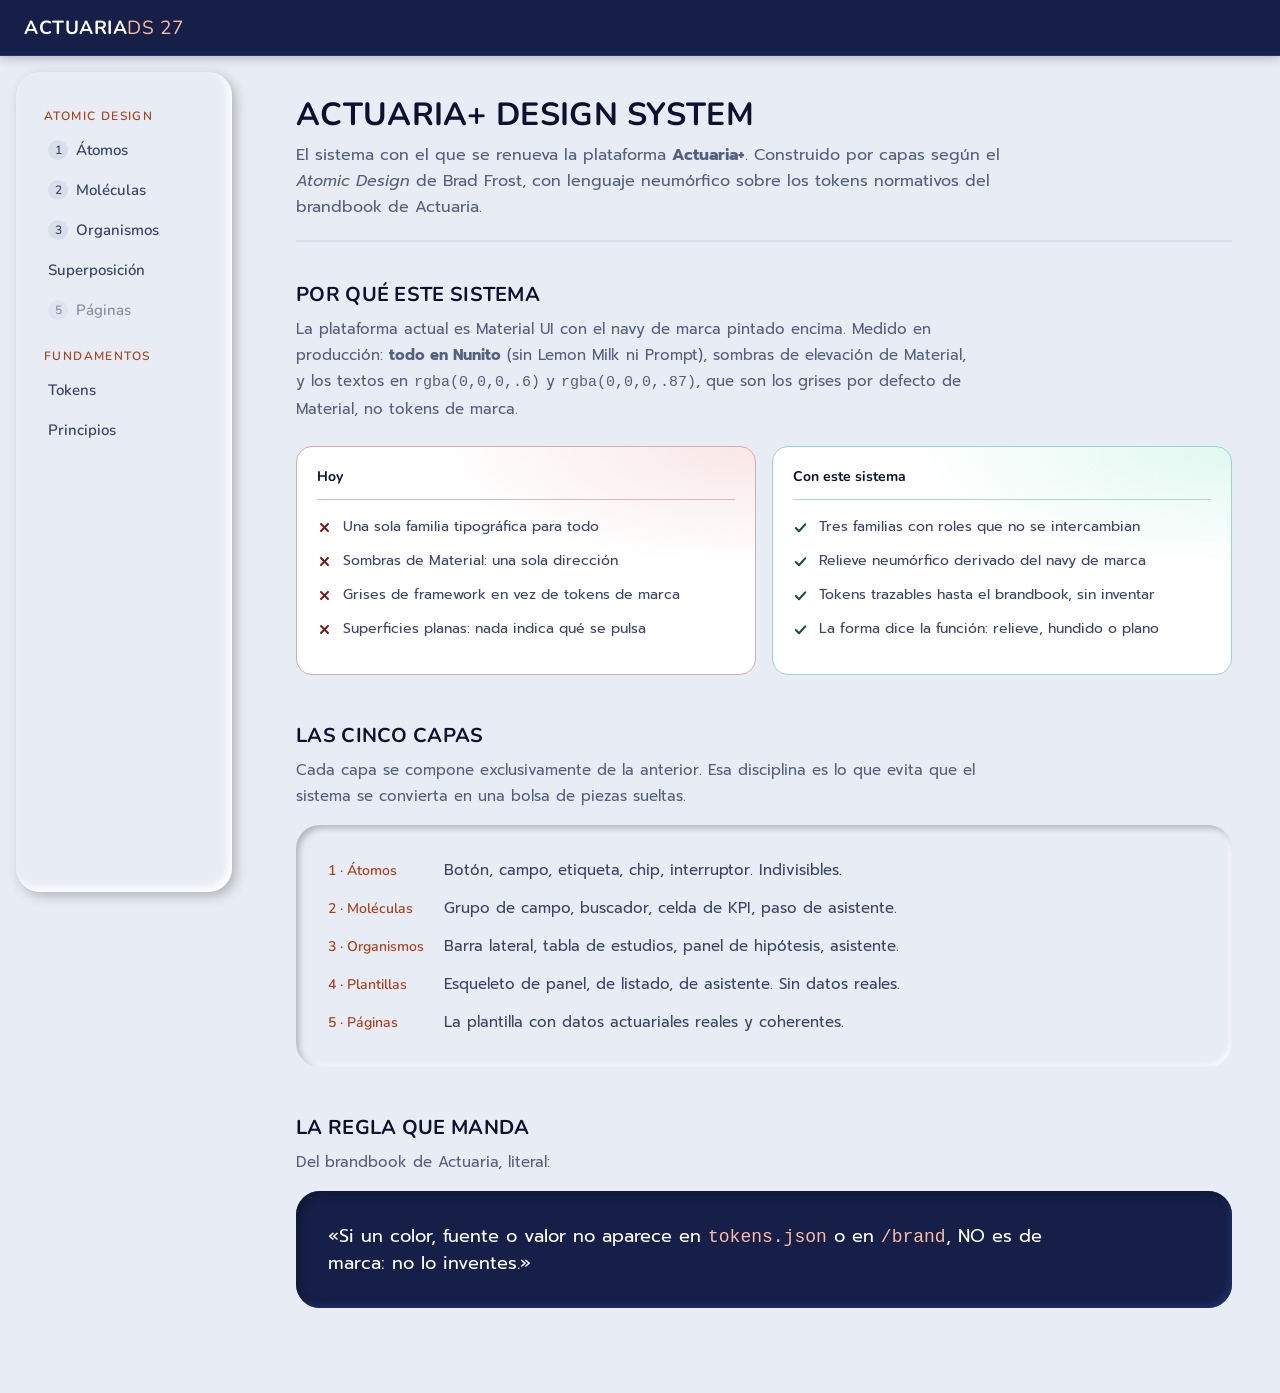
==== index.html @ 3dd97d83 "feat(moleculas): buscador con sugerencias y subida de archivos Tres mas de los 21: Autocomplete, Com" ====
<!doctype html>
<html lang="es">
<head>
<meta charset="utf-8">
<meta name="viewport" content="width=device-width, initial-scale=1">
<title>Inicio · Actuaria DS 27</title>
<link rel="preconnect" href="https://fonts.googleapis.com">
<link rel="preconnect" href="https://fonts.gstatic.com" crossorigin>
<link href="https://fonts.googleapis.com/css2?family=Nunito:wght@400;600;700;800;900&family=Prompt:wght@300;400;500;700&display=swap" rel="stylesheet">
<link rel="stylesheet" href="css/00b-fuentes.css?v=eaa7ce03">
<link rel="stylesheet" href="css/00-reset.css?v=e9a6c5a0">
<link rel="stylesheet" href="css/01-tokens.css?v=84ef6902">
<link rel="stylesheet" href="css/02-atomos.css?v=6fb95a93">
<link rel="stylesheet" href="css/03-moleculas.css?v=2860e6f7">
<link rel="stylesheet" href="css/04-organismos.css?v=824411ca">
<link rel="stylesheet" href="css/05-superposicion.css?v=d73fe1c2">
<link rel="stylesheet" href="css/90-escaparate.css?v=9f68a870">
</head>
<body>
<a class="sr-only" href="#principal">Saltar al contenido</a>
<header class="esc-topbar">
  <a class="esc-marca" href="index.html">ACTUARIA <span>DS 27</span></a>
</header>
<div class="esc-shell">
  <nav class="esc-nav" aria-label="Capas del design system">
    <span class="esc-nav-tit">Atomic Design</span>
    <a class="esc-nav-link" href="pages/01-atomos.html" data-capa="1"><b>1</b> Átomos</a>
    <a class="esc-nav-link" href="pages/02-moleculas.html" data-capa="2"><b>2</b> Moléculas</a>
    <a class="esc-nav-link" href="pages/03-organismos.html" data-capa="3"><b>3</b> Organismos</a>
    <a class="esc-nav-link" href="pages/04-superposicion.html" data-capa="4">Superposición</a>
    <span class="esc-nav-link esc-nav-link--pendiente" aria-disabled="true" data-capa="5"><b>5</b> Páginas</span>
    <span class="esc-nav-tit">Fundamentos</span>
    <a class="esc-nav-link" href="pages/00-tokens.html">Tokens</a>
    <a class="esc-nav-link" href="pages/00-principios.html">Principios</a>
  </nav>
  <main class="esc-main" id="principal">
  <div class="esc-cabecera">
    <h1>Actuaria+ Design System</h1>
    <p>El sistema con el que se renueva la plataforma <strong>Actuaria+</strong>. Construido por capas
       según el <em>Atomic Design</em> de Brad Frost, con lenguaje neumórfico sobre los tokens
       normativos del brandbook de Actuaria.</p>
  </div>

  <section class="ficha">
    <h2>Por qué este sistema</h2>
    <p class="resumen">La plataforma actual es Material&nbsp;UI con el navy de marca pintado encima.
       Medido en producción: <strong>todo en Nunito</strong> (sin Lemon Milk ni Prompt), sombras de
       elevación de Material, y los textos en <code>rgba(0,0,0,.6)</code> y <code>rgba(0,0,0,.87)</code>,
       que son los grises por defecto de Material, no tokens de marca.</p>
    <div class="reglas">
      <div class="regla regla--no"><h3>Hoy</h3><ul>
        <li>Una sola familia tipográfica para todo</li>
        <li>Sombras de Material: una sola dirección</li>
        <li>Grises de framework en vez de tokens de marca</li>
        <li>Superficies planas: nada indica qué se pulsa</li></ul></div>
      <div class="regla regla--si"><h3>Con este sistema</h3><ul>
        <li>Tres familias con roles que no se intercambian</li>
        <li>Relieve neumórfico derivado del navy de marca</li>
        <li>Tokens trazables hasta el brandbook, sin inventar</li>
        <li>La forma dice la función: relieve, hundido o plano</li></ul></div>
    </div>
  </section>

  <section class="ficha">
    <h2>Las cinco capas</h2>
    <p class="resumen">Cada capa se compone exclusivamente de la anterior. Esa disciplina es lo que
       evita que el sistema se convierta en una bolsa de piezas sueltas.</p>
    <div class="lienzo lienzo--col">
      <div style="display:grid;grid-template-columns:auto 1fr;gap:var(--e-3) var(--e-5);align-items:baseline;width:100%">
        <strong style="font:var(--t-ui);color:var(--txt-acento)">1 · Átomos</strong>
        <span style="font:var(--t-cuerpo);font-size:15px">Botón, campo, etiqueta, chip, interruptor. Indivisibles.</span>
        <strong style="font:var(--t-ui);color:var(--txt-acento)">2 · Moléculas</strong>
        <span style="font:var(--t-cuerpo);font-size:15px">Grupo de campo, buscador, celda de KPI, paso de asistente.</span>
        <strong style="font:var(--t-ui);color:var(--txt-acento)">3 · Organismos</strong>
        <span style="font:var(--t-cuerpo);font-size:15px">Barra lateral, tabla de estudios, panel de hipótesis, asistente.</span>
        <strong style="font:var(--t-ui);color:var(--txt-acento)">4 · Plantillas</strong>
        <span style="font:var(--t-cuerpo);font-size:15px">Esqueleto de panel, de listado, de asistente. Sin datos reales.</span>
        <strong style="font:var(--t-ui);color:var(--txt-acento)">5 · Páginas</strong>
        <span style="font:var(--t-cuerpo);font-size:15px">La plantilla con datos actuariales reales y coherentes.</span>
      </div>
    </div>
  </section>

  <section class="ficha">
    <h2>La regla que manda</h2>
    <p class="resumen">Del brandbook de Actuaria, literal:</p>
    <div class="lienzo lienzo--oscuro">
      <p style="font:var(--t-cuerpo);font-size:18px;color:#fff;max-width:62ch;margin:0">
        &laquo;Si un color, fuente o valor no aparece en <code style="color:var(--p-naranja-soft)">tokens.json</code>
        o en <code style="color:var(--p-naranja-soft)">/brand</code>, NO es de marca: no lo inventes.&raquo;</p>
    </div>
  </section>
  
  
  
  
  
  
  
  
  
  
  
  
  
  </main>
</div>
<script src="js/numero.js?v=4f763e4c" defer></script>
<script src="js/formulario.js?v=8c746630" defer></script>
<script src="js/combo.js?v=57805803" defer></script>
<script src="js/subida.js?v=0413ad23" defer></script>
<script src="js/ds.js?v=c3c2bbb3"></script>
<script src="js/superposicion.js?v=b81abd6e"></script>
<script>
  /* Marca el enlace de la pagina actual.
     Cuidado: en la raiz publicada la URL es /repo/ y pop() devuelve "",
     y ''.endsWith('') es true -> se marcaban TODOS los enlaces. Hay que
     normalizar el vacio a index.html antes de comparar. */
  (() => {
    const archivo = (location.pathname.split('/').pop() || 'index.html');
    document.querySelectorAll('.esc-nav-link').forEach(a => {
      const destino = a.getAttribute('href').split('/').pop() || 'index.html';
      if (destino === archivo) { a.classList.add('activo'); a.setAttribute('aria-current', 'page'); }
    });
  })();
</script>
</body>
</html>
---- css/00b-fuentes.css ----
/* ═══════════════════════════════════════════════════════════════════════
   ACTUARIA+ DS · 00b · FUENTES
   ───────────────────────────────────────────────────────────────────────
   Lemon Milk Pro es una fuente LICENCIADA. Se referencia desde el CDN de
   la marca, que sirve los .woff2 con Access-Control-Allow-Origin: *.
   NUNCA se copia el archivo a este repositorio: es publico.

   Nunito y Prompt son libres (Google Fonts) y se cargan desde alli.
   Sin Lemon Milk, el fallback de titulos es Nunito Black (900) — nunca una
   sans generica y nunca Nunito Sans, que es otra familia distinta.
   ═══════════════════════════════════════════════════════════════════════ */
@font-face{font-family:'Lemon Milk Pro';src:url('https://webflow-files-prod.global.ssl.fastly.net/6967c96e0fba2ea4f94d3c69/fonts/6aeba20ae9d18b17fe9e2840-lemon-milk-pro-400.woff2') format('woff2');font-weight:400;font-display:swap;}
@font-face{font-family:'Lemon Milk Pro';src:url('https://webflow-files-prod.global.ssl.fastly.net/6967c96e0fba2ea4f94d3c69/fonts/6aeba20aeaadc3f75487f9b9-lemon-milk-pro-500.woff2') format('woff2');font-weight:500;font-display:swap;}
@font-face{font-family:'Lemon Milk Pro';src:url('https://webflow-files-prod.global.ssl.fastly.net/6967c96e0fba2ea4f94d3c69/fonts/6aeba20a563b6dd8d197f85f-lemon-milk-pro-700.woff2') format('woff2');font-weight:700;font-display:swap;}
/* No existe peso 800: el navegador lo sintetiza desde el 700. */
@font-face{font-family:'Lemon Milk Pro';src:url('https://webflow-files-prod.global.ssl.fastly.net/6967c96e0fba2ea4f94d3c69/fonts/6aeba20a563b6dd8d197f85f-lemon-milk-pro-700.woff2') format('woff2');font-weight:800 900;font-display:swap;}
---- css/01-tokens.css ----
/* ═══════════════════════════════════════════════════════════════════════
   ACTUARIA+ DESIGN SYSTEM · 01 · TOKENS
   ───────────────────────────────────────────────────────────────────────
   Tres capas, en este orden y sin saltarse ninguna:

     1. PRIMITIVO  el valor crudo del brandbook. Nunca se usa directamente
                   en un componente.
     2. SEMANTICO  el rol: que significa ese valor en una interfaz.
     3. COMPONENTE se define junto al componente, en su propio archivo.

   Regla del brandbook, literal:
   «Si un color, fuente o valor no aparece en tokens.json o en /brand,
    NO es de marca: no lo inventes.»
   ═══════════════════════════════════════════════════════════════════════ */

:root {

  /* ── 1 · PRIMITIVO · marca ───────────────────────────────────────── */
  --p-navy:          #151F47;   /* Pantone 2766 C · institucional */
  --p-azul:          #3061AA;  /* Pantone 7455 C · secundario    */
  --p-naranja:       #DF5E2D;  /* Pantone 7579 C · acento        */
  --p-surface:       #E8ECF4;    /* superficie base                */
  --p-light:         #D9DEEB;  /* neutro claro                   */
  --p-white:         #FFFFFF;
  --p-naranja-soft:  #FFBBA1;  /* naranja legible sobre navy     */

  /* ── 1 · PRIMITIVO · estados (niveles 500 y 100 del brandbook) ───── */
  --p-success-500: #00C781;  --p-success-100: #66DDB3;
  --p-warning-500: #FFBB38;  --p-warning-100: #FFD688;
  --p-danger-500:  #FF4040;  --p-danger-100:  #FF8C8C;
  /* Tercer nivel del brandbook. Cada semantico trae 500, 100 soft y
     text; el nivel `text` faltaba como token y por eso el boton de
     peligro acabo usando --p-danger-500 #FF4040, que con blanco da
     WCAG2 3.47 y APCA -66.1: INCUMPLE. El nivel text si pasa, 5.14 y
     -79.4. Mismo patron para los otros tres semanticos. */
  --p-danger-700:        #CC3333;
  --p-success-700:       #00B374;
  --p-warning-700:       #E6A832;
  --p-info-700:          #366AD9;

  /* Vidrio de la casa. Medido en la capsula de la barra de actuaria.com
     (.navbar-logo-left-container): sombra externa MAS un inset blanco
     arriba a la izquierda. Ese inset es lo que da el canto de cristal;
     sin el, la capsula es solo una caja gris.
       exterior  rgba(47,47,47,.16) 4px 4px 12px
       inset     #ffffff -4px -4px 8px
     Aqui la externa se expresa con el color solido del sistema (k=0.76)
     en vez de alpha, pero la geometria es la misma. */
  --n-vidrio: 4px 4px 12px var(--neu-oscura),
              0 0 0 var(--neu-clara),
              inset -4px -4px 8px var(--neu-clara),
              inset 0 0 0 var(--neu-oscura);
  --p-info-500:    #3C76F1;  --p-info-100:    #ECF1FE;

  /* ── 1 · PRIMITIVO · escala de superficie ────────────────────────────
     Derivada mezclando la superficie de marca hacia el navy de marca.
     No son colores nuevos: son la misma pareja en distinta proporcion. */
  --p-sup-0:  var(--p-white);
  --p-sup-1:  #E8ECF4;
  --p-sup-2:  #dbe0ea;
  --p-sup-3:  #cfd3df;
  --p-sup-4:  #c2c7d5;

  /* ── 2 · SEMANTICO · superficies ─────────────────────────────────── */
  --sup-app:      var(--p-sup-1);   /* lienzo de la aplicacion     */
  --sup-elevada:  var(--p-sup-0);   /* tarjeta que sobresale       */
  --sup-hundida:  var(--p-sup-2);   /* pozo: campos, carriles      */
  --sup-inversa:  var(--p-navy);    /* barras, cabeceras oscuras   */

  /* ── 2 · SEMANTICO · texto ───────────────────────────────────────────
     Ratios medidos CONTRA --sup-app (#E8ECF4), que es donde vive el texto.
     Ojo: el mismo naranja da 6.03 sobre blanco y 5.09 sobre la superficie.
     Un ratio sin decir contra que fondo se midio no significa nada. */
  --txt-fuerte:   #0B1230;   /* 15.5:1 */
  --txt-medio:    #3A4568;   /*  7.9:1 */
  --txt-debil:    #55607F;   /*  5.3:1 */
  --txt-inverso:  var(--p-white);
  /* DERIVADO, NO DE MARCA. El naranja oficial #DF5E2D da 3.07:1 sobre la
     superficie: no sirve como texto pequeno. El brandbook lo define como
     ACENTO (el 10% de la regla 60/30/10), es decir RELLENO, no texto.
     Este oscurecido existe solo para etiquetas pequenas y esta declarado
     como brecha: si el equipo de marca define un naranja de texto, se
     sustituye por el suyo. */
  --txt-acento:   #A8431C;   /*  5.1:1 — derivado, no normativo */
  --txt-enlace:   #1D3F8F;   /*  8.2:1 */

  /* ── 2 · SEMANTICO · estados como TEXTO (los 500 no sirven) ─────── */
  --txt-ok:    #14532D;
  --txt-aviso: #6B3E00;
  --txt-error: #7D1919;
  --txt-info:  #1D3F8F;

  /* ── 2 · SEMANTICO · rellenos de estado, SIEMPRE opacos ──────────────
     Un relleno con alpha hereda la superficie de debajo y su contraste
     cambia solo: el mismo chip medido daba 8:1 sobre claro y 1.3:1 sobre
     navy. Opaco = contraste estable en cualquier fondo. */
  --fill-ok:    var(--p-success-100);
  /* El nivel 100 (#FFD688) da 1.16 contra la superficie: el mas flojo
     de los cuatro rellenos. El 500 sin mezclar da 1.43 y texto 5.37,
     asi que aqui el nivel que sirve de relleno es el 500.

     HALLAZGO GENERAL: los niveles del brandbook NO estan igualados
     perceptualmente, asi que el nivel correcto para un relleno se elige
     MIDIENDO, no por el nombre. Resultado por tono:
       ok     success-100 #66DDB3  1.41   el 100 sirve
       error  danger-100  #FF8C8C  1.89   el 100 sirve
       aviso  warning-500 #FFBB38  1.43   hace falta el 500
       info   info-500 al 30%      1.24   ningun nivel sirve neto
     Brecha anotada para el equipo de marca, no resuelta en silencio. */
  --fill-aviso:          var(--p-warning-500);
  --fill-error: var(--p-danger-100);
  /* El nivel 100 de info del brandbook (#ECF1FE) es un caso atipico:
     sus tres hermanos son tonos saturados —ok 57.8, aviso 71.1, error
     41.9 de luminosidad— y el azul se va a 87.9, casi blanco. Sobre la
     superficie da 1.05 de contraste, o sea desaparece.
     Se deriva de --p-info-500 al 34% para caer dentro de la banda de
     sus hermanos (62.8), sin inventar ningun tono: 1.31 contra la
     superficie —justo el minimo que el propio sistema exige a un
     relleno— y 6.28 con el texto. La brecha con el brandbook queda
     anotada, no resuelta en silencio. */
  --fill-info:           color-mix(in srgb, var(--p-info-500) 34%, #ffffff);
  --fill-neutro: var(--p-light);

  /* ── 2 · SEMANTICO · tipografia ──────────────────────────────────────
     Tres familias con roles que NO son intercambiables.
     Lemon Milk Pro es licenciada: se referencia desde el CDN de la marca,
     no se redistribuye. Sin ella, el fallback es Nunito Black (nunca una
     sans generica, nunca Nunito Sans, que es otra familia). */
  --ff-display: 'Lemon Milk Pro', 'Nunito', system-ui, sans-serif;  /* TITULOS, siempre en mayusculas */
  --ff-ui:      'Nunito', system-ui, sans-serif;                     /* interfaz, etiquetas, botones   */
  --ff-cuerpo:  'Prompt', Georgia, serif;                            /* parrafos                       */

  /* ── 2 · SEMANTICO · escala tipografica (mayor tercera, 1.25) ────── */
  --t-display: 700 40px/46px var(--ff-display);
  --t-h1:      700 32px/38px var(--ff-display);
  --t-h2:      700 25px/31px var(--ff-display);
  --t-h3:      700 20px/26px var(--ff-ui);
  --t-ui-lg:   600 16px/24px var(--ff-ui);
  --t-ui:      600 14px/20px var(--ff-ui);
  --t-ui-sm:   600 12px/16px var(--ff-ui);
  --t-cuerpo:  400 16px/26px var(--ff-cuerpo);
  --t-dato:    700 28px/32px var(--ff-display);   /* cifras de KPI */

  /* ── 1 · PRIMITIVO · espacio (base 4) ────────────────────────────── */
  --e-1: 4px;   --e-2: 8px;   --e-3: 12px;  --e-4: 16px;  --e-5: 20px;
  --e-6: 24px;  --e-8: 32px;  --e-10: 40px; --e-12: 48px; --e-14: 56px;
  --e-16: 64px; --e-20: 80px; --e-24: 96px;

  /* ── 1 · PRIMITIVO · radios ──────────────────────────────────────── */
  --r-sm: 8px;  --r-md: 16px;  --r-lg: 24px;  --r-xl: 32px;
  --r-pill: 999px;  --r-circle: 50%;

  /* ── 2 · SEMANTICO · la FORMA tambien dice la funcion ────────────────
     Segunda senal, independiente del relieve, para que la distincion
     sobreviva aunque alguien toque las sombras:

       PILDORA COMPLETA  -> se pulsa   (boton, boton de icono)
       RECTANGULO SUAVE  -> se escribe (campo, select, area de texto)

     12px sobre una altura de 44px: las esquinas se ablandan pero la caja
     sigue leyendose rectangular, que es lo que el ojo asocia a "aqui se
     escribe". A 22px (media altura) seria una pildora y competiria con
     los botones. */
  --r-campo: 12px;

  /* ── 3 · NEUMORFISMO · la luz viene de arriba-izquierda ──────────────
     Las dos sombras van en COLOR SOLIDO, nunca rgba: un alpha bajo
     compuesto sobre la superficie queda demasiado claro y el volumen
     desaparece.

     El color no se elige a ojo, se calcula:
         oscura = superficie x k
         clara  = superficie x (2-k)   -> en superficies claras satura a blanco

     k = 0.76. Para referencia, themesberg usa 0.80 y neumorphism.io 0.85:
     el nuestro es deliberadamente mas marcado.

     LAS CUATRO SOMBRAS SIEMPRE
     Cada token declara las dos externas Y las dos internas, poniendo a
     cero las que no actuan. box-shadow solo interpola entre listas de la
     MISMA longitud, y de eso depende que relieve -> hundido se anime en
     lugar de saltar. */
  --neu-oscura: #b0b3b9;   /* #E8ECF4 x 0.76 */
  --neu-clara:  #ffffff;   /* #E8ECF4 x 1.24, saturado */

  /* relieve: sobresale -> se puede pulsar */
  --n-xs: 2px 2px 5px var(--neu-oscura), -2px -2px 4px var(--neu-clara),
          inset 0 0 0 var(--neu-oscura), inset 0 0 0 var(--neu-clara);
  --n-sm: 4px 4px 9px var(--neu-oscura), -3px -3px 7px var(--neu-clara),
          inset 0 0 0 var(--neu-oscura), inset 0 0 0 var(--neu-clara);
  --n-md: 6px 6px 14px var(--neu-oscura), -5px -5px 12px var(--neu-clara),
          inset 0 0 0 var(--neu-oscura), inset 0 0 0 var(--neu-clara);
  --n-lg: 10px 10px 22px var(--neu-oscura), -8px -8px 18px var(--neu-clara),
          inset 0 0 0 var(--neu-oscura), inset 0 0 0 var(--neu-clara);

  /* hundido: se mete -> campo, carril, superficie pasiva */
  --n-in-sm: 0 0 0 var(--neu-oscura), 0 0 0 var(--neu-clara),
             inset 3px 3px 6px var(--neu-oscura), inset -2px -2px 5px var(--neu-clara);
  --n-in:    0 0 0 var(--neu-oscura), 0 0 0 var(--neu-clara),
             inset 5px 5px 10px var(--neu-oscura), inset -4px -4px 8px var(--neu-clara);

  /* ── 3 · Superficie oscura: su propia pareja ─────────────────────────
     Un tema trae sus sombras, no se parchea componente a componente.
     Sobre navy la clara NO es simetrica: x1.24 daria #1a2658, casi
     invisible. El ojo necesita mas elevacion sobre fondo oscuro, asi que
     se aclara mas (x1.6), lo que ademas acerca el tono al azul de marca. */
  --neu-oscura-inv: #101836;   /* #151F47 x 0.76 */
  --neu-clara-inv:  #223272;   /* #151F47 x 1.60 */
  --n-dark: 4px 4px 10px var(--neu-oscura-inv), -3px -3px 8px var(--neu-clara-inv),
            inset 0 0 0 var(--neu-oscura-inv), inset 0 0 0 var(--neu-clara-inv);
  --n-in-dark: 0 0 0 var(--neu-oscura-inv), 0 0 0 var(--neu-clara-inv),
               inset 4px 4px 8px var(--neu-oscura-inv), inset -3px -3px 6px var(--neu-clara-inv);

  /* ── 3 · Movimiento ──────────────────────────────────────────────── */
  --mov-rapido: .14s cubic-bezier(.4,0,.2,1);
  --mov-medio:  .24s cubic-bezier(.4,0,.2,1);

  /* ── 3 · Capas ───────────────────────────────────────────────────── */
  --z-base: 0; --z-pegajoso: 100; --z-cabecera: 200;
  --z-capa: 300; --z-modal: 400; --z-aviso: 500;
}

@media (prefers-reduced-motion: reduce) {
  :root { --mov-rapido: 0s; --mov-medio: 0s; }
}
---- css/02-atomos.css ----
/* ═══════════════════════════════════════════════════════════════════════
   ACTUARIA+ DS · 02 · ATOMOS
   ───────────────────────────────────────────────────────────────────────
   Un atomo no se puede dividir sin perder su funcion: un boton, una
   etiqueta, un campo, un icono. No contiene otros componentes del sistema.

   LEY DE RELIEVE — vale para todo el sistema, sin excepciones:
     RELIEVE  = se puede pulsar
     HUNDIDO  = acepta entrada (campo) o es un carril
     PLANO    = informativo; no se pulsa, no se escribe
   Si todo sobresale, el relieve deja de significar nada.
   ═══════════════════════════════════════════════════════════════════════ */

/* ── a-btn · Boton ───────────────────────────────────────────────────────
   Pildora siempre. El radio pequeno no distingue lo cliqueable de lo que
   no lo es, y en una plataforma densa esa distincion es el 80% de la
   usabilidad. */
.a-btn {
  display: inline-flex; align-items: center; justify-content: center;
  gap: var(--e-2);
  /* NO se fija align-self. El atajo flex-start anulaba el
     align-items:center del contenedor, asi que en una fila los botones
     se alineaban por ARRIBA: junto a uno con anillo, 12px mas alto, los
     centros se descuadraban 6px. `width: fit-content` ya evita que el
     boton se estire en una columna, que era lo unico que hacia falta. */
  width: fit-content; max-width: 100%;
  min-height: 44px; padding: 0 var(--e-6);
  border-radius: var(--r-pill);
  background: var(--sup-app);
  color: var(--txt-fuerte);
  font: var(--t-ui);
  cursor: pointer;
  box-shadow: var(--n-sm);
  transition: box-shadow var(--mov-rapido), transform var(--mov-rapido);
}
.a-btn:hover    { box-shadow: var(--n-md); }
.a-btn:active   { box-shadow: var(--n-in-sm); transform: translateY(1px); }
.a-btn[disabled],
.a-btn[aria-disabled="true"] {
  box-shadow: none; background: var(--sup-hundida);
  color: var(--txt-debil); cursor: not-allowed; opacity: .45;
}

/* Variante principal: la accion de sistema. Navy solido.

   LA SOMBRA PERTENECE AL SUSTRATO, NO AL ELEMENTO. La luz no sabe de que
   color es el objeto: lo que se oscurece o se ilumina es la SUPERFICIE
   donde cae la sombra. Sobre lienzo claro va la pareja clara; --n-dark se
   reserva a elementos que viven sobre una superficie navy. */
.a-btn--principal {
  background: var(--p-navy); color: var(--txt-inverso);
  box-shadow: var(--n-sm);
}
.a-btn--principal:hover  { box-shadow: var(--n-md); }
.a-btn--principal:active { box-shadow: var(--n-in-sm); }

/* Sobre superficie navy, el mismo boton cambia de pareja. El tema manda. */
.sup-inversa .a-btn--principal          { box-shadow: var(--n-dark); }
.sup-inversa .a-btn--principal:active   { box-shadow: var(--n-in-dark); }

/* ── ACENTO ───────────────────────────────────────────────────────────
   El acento es un ROL, no un unico boton. El naranja #DF5E2D es un tono
   OSCURO y saturado: con texto blanco da WCAG2 3.64, que solo cumple si
   el texto es grande (>=18.66px en negrita). Eso sirve para una portada,
   no para una plataforma con pantallas densas.

   Por eso el acento tiene dos formas y la compacta es la POR DEFECTO:

     .a-btn--acento          aro naranja sobre la superficie, texto oscuro
                             WCAG2 15.51 · APCA 93.5 · vale a CUALQUIER
                             tamano, incluido 34px. El aro da 3.07 contra
                             la superficie y cumple el 3:1 que WCAG 1.4.11
                             exige a los bordes de control.

     .a-btn--acento-solido   relleno naranja con blanco, solo >=19px/700.
                             Reservado a heroes y estados vacios, donde un
                             boton grande es natural.

   Asi el naranja nunca tiene que sostener texto pequeno. */
.a-btn--acento {
  background: var(--sup-app);
  color: var(--txt-fuerte);
  box-shadow: var(--n-sm);
  border: 2px solid var(--p-naranja);
}
.a-btn--acento:hover  { box-shadow: var(--n-md); }
.a-btn--acento:active { box-shadow: var(--n-in-sm); }

/* Relleno solido: solo en tamano grande, por el contraste.
   No existe .a-btn--acento-solido.a-btn--sm a proposito. */
.a-btn--acento-solido {
  background: var(--p-naranja); color: #fff; border: 0;
  box-shadow: var(--n-sm);
  min-height: 52px; padding: 0 var(--e-8);
  font: 700 19px/26px var(--ff-ui);
}
.a-btn--acento-solido:hover  { box-shadow: var(--n-md); }
.a-btn--acento-solido:active { box-shadow: var(--n-in-sm); }

/* Variante de peligro: borrar, sobrescribir, lo que no se deshace.

   Usa --p-danger-500 #CC3333, NO el #FF4040 de los chips de estado. Los
   dos son de marca; la diferencia es el contraste con el texto blanco:
     #FF4040 + blanco = WCAG2 3.47 · APCA -66.1   incumple
     #CC3333 + blanco = WCAG2 5.14 · APCA -79.4   pasa los dos
   El rojo claro vale como RELLENO de una etiqueta que no lleva texto
   encima; como fondo de un boton con texto, no. */
.a-btn--peligro {
  background: var(--p-danger-700); color: #fff;
  box-shadow: var(--n-sm);
}
.a-btn--peligro:hover  { box-shadow: var(--n-md); }
.a-btn--peligro:active { box-shadow: var(--n-in-sm); }

/* Variante fantasma: descartar, cancelar. Sigue teniendo relieve porque
   sigue siendo pulsable. */
.a-btn--fantasma { background: transparent; box-shadow: var(--n-xs); color: var(--txt-medio); }

.a-btn--sm { min-height: 34px; padding: 0 var(--e-4); font: var(--t-ui-sm); }
.a-btn--lg { min-height: 52px; padding: 0 var(--e-8); font: var(--t-ui-lg); }
.a-btn--bloque { width: 100%; align-self: stretch; }

/* ── a-icono · BOTON de solo icono ─────────────────────────────────────
   Es un BOTON: se pulsa. Por eso lleva relieve y por eso exige aria-label.
   Circulo perfecto; el aspect-ratio evita el ovalo cuando el icono crece.

   Si lo que quieres es un icono que solo INFORMA (el de una tarjeta de
   KPI, el de una fila de estado), no uses esto: usa .a-medallon. Un
   circulo con relieve invita a pulsarlo, y si no pasa nada el usuario
   cree que la interfaz esta rota. */
.a-icono {
  display: inline-flex; align-items: center; justify-content: center;
  width: 44px; aspect-ratio: 1; padding: 0;
  border-radius: var(--r-circle);
  background: var(--sup-app); color: var(--txt-medio);
  cursor: pointer; box-shadow: var(--n-sm);
  transition: box-shadow var(--mov-rapido);
}
.a-icono:hover  { box-shadow: var(--n-md); color: var(--txt-fuerte); }
.a-icono:active { box-shadow: var(--n-in-sm); }
.a-icono--sm { width: 34px; }

/* Red de seguridad: si .a-icono acaba en un <span> o un <div>, no es
   pulsable, asi que se aplana solo en vez de mentir. Mas vale que se vea
   plano de mas a que el usuario pulse algo que no responde. */
span.a-icono, div.a-icono, i.a-icono {
  box-shadow: none; cursor: default; background: var(--fill-neutro);
}

/* ── a-campo · Entrada de texto ────────────────────────────────────────
   El anillo de foco es OUTLINE, no box-shadow. Dos razones: mantiene la
   longitud de la lista de sombras, de la que depende la animacion, y no
   compite con el relieve. Resolverlo con un inset lo haria indistinguible
   del :active para quien navega con teclado.
   Dos senales a la vez, y ninguna depende de la otra:
     HUNDIDO            -> en neumorfismo el campo es un pozo donde se
                           deposita el dato
     RECTANGULO SUAVE   -> la pildora completa queda reservada a los
                           botones; un campo con forma de pildora compite
                           visualmente con ellos
   Asi, aunque alguien aplane las sombras, la forma sigue diciendo que
   esto se escribe y no se pulsa. */
.a-campo {
  width: 100%; min-height: 44px; padding: 0 var(--e-4);
  border: 0; border-radius: var(--r-campo);
  background: var(--sup-hundida); color: var(--txt-fuerte);
  font: var(--t-ui);
  box-shadow: var(--n-in-sm);
  transition: box-shadow var(--mov-rapido);
}
.a-campo::placeholder { color: var(--txt-debil); }
.a-campo:focus { box-shadow: var(--n-in); outline: 2px solid var(--p-azul); outline-offset: 2px; }
.a-campo[aria-invalid="true"] { box-shadow: var(--n-in-sm); outline: 2px solid var(--p-danger-500); outline-offset: 2px; }
textarea.a-campo { min-height: 104px; padding: var(--e-3) var(--e-4); border-radius: var(--r-campo); resize: vertical; }

/* ── a-etiqueta · Label de formulario ──────────────────────────────── */
.a-etiqueta {
  display: block; margin-bottom: var(--e-2);
  font: var(--t-ui-sm); color: var(--txt-medio);
  text-transform: uppercase; letter-spacing: .8px;
}
.a-etiqueta[data-obligatorio]::after { content: " *"; color: var(--txt-error); }

/* ── a-chip · Etiqueta informativa ─────────────────────────────────────
   PLANO y OPACO. No se pulsa, asi que no sobresale. El relleno es opaco
   porque un tinte con alpha hereda el fondo y su contraste cambia solo. */
.a-chip {
  display: inline-flex; align-items: center; gap: var(--e-1);
  /* NO se fija align-self. El atajo flex-start anulaba el
     align-items:center del contenedor, asi que en una fila los botones
     se alineaban por ARRIBA: junto a uno con anillo, 12px mas alto, los
     centros se descuadraban 6px. `width: fit-content` ya evita que el
     boton se estire en una columna, que era lo unico que hacia falta. */
  width: fit-content; max-width: 100%;
  padding: var(--e-1) var(--e-3);
  border-radius: var(--r-pill);
  background: var(--fill-neutro); color: var(--txt-medio);
  font: var(--t-ui-sm);
  box-shadow: none; cursor: default;
}
.a-chip--ok    { background: var(--fill-ok);    color: var(--txt-ok); }
.a-chip--aviso { background: var(--fill-aviso); color: var(--txt-aviso); }
.a-chip--error { background: var(--fill-error); color: var(--txt-error); }
.a-chip--info  { background: var(--fill-info);  color: var(--txt-info); }
/* ...salvo que de verdad sea pulsable (un filtro, por ejemplo) */
a.a-chip, button.a-chip, .a-chip[data-pulsable] { box-shadow: var(--n-xs); cursor: pointer; }

/* ── a-punto · Indicador de estado ─────────────────────────────────────
   Nunca va solo: el color no es informacion accesible por si mismo. */
.a-punto { display: inline-block; width: 8px; height: 8px; border-radius: var(--r-circle); background: var(--txt-debil); }
.a-punto--ok    { background: var(--p-success-500); }
.a-punto--aviso { background: var(--p-warning-500); }
.a-punto--error { background: var(--p-danger-500); }
.a-punto--info  { background: var(--p-info-500); }

/* ── a-interruptor · Switch ───────────────────────────────────────────
   Carril hundido, pulsador en relieve: el pulgar sobresale del canal. */
.a-interruptor { display: inline-flex; align-items: center; cursor: pointer; }
.a-interruptor input { position: absolute; opacity: 0; width: 0; height: 0; }
.a-interruptor .pista {
  position: relative; width: 50px; height: 28px;
  border-radius: var(--r-pill); background: var(--sup-hundida);
  box-shadow: var(--n-in-sm); transition: background var(--mov-medio);
}
.a-interruptor .pulgar {
  position: absolute; top: 3px; left: 3px; width: 22px; height: 22px;
  border-radius: var(--r-circle); background: var(--sup-elevada);
  box-shadow: var(--n-xs); transition: transform var(--mov-medio);
}
.a-interruptor input:checked + .pista { background: var(--p-success-500); }
.a-interruptor input:checked + .pista .pulgar { transform: translateX(22px); }
.a-interruptor input:focus-visible + .pista { outline: 2px solid var(--p-azul); outline-offset: 3px; }

/* ── a-casilla · Checkbox ─────────────────────────────────────────────
   Sin marcar es un pozo; marcada sobresale. */
.a-casilla { display: inline-flex; align-items: center; gap: var(--e-2); cursor: pointer; font: var(--t-ui); }
.a-casilla input { position: absolute; opacity: 0; width: 0; height: 0; }
.a-casilla .caja {
  display: grid; place-items: center; width: 24px; height: 24px;
  border-radius: var(--r-sm); background: var(--sup-hundida);
  box-shadow: var(--n-in-sm); color: transparent;
  font-size: 13px; transition: box-shadow var(--mov-rapido), color var(--mov-rapido);
}
.a-casilla input:checked + .caja { background: var(--p-navy); color: var(--txt-inverso); box-shadow: var(--n-xs); }
.a-casilla input:focus-visible + .caja { outline: 2px solid var(--p-azul); outline-offset: 3px; }

/* ── a-barra · Barra de progreso ─────────────────────────────────────── */
.a-barra { height: 8px; border-radius: var(--r-pill); background: var(--sup-hundida); box-shadow: var(--n-in-sm); overflow: hidden; }
.a-barra > i { display: block; height: 100%; border-radius: var(--r-pill); background: var(--p-azul); transition: width var(--mov-medio); }

/* ── a-enlace ────────────────────────────────────────────────────────── */
.a-enlace { color: var(--txt-enlace); text-decoration: underline; text-underline-offset: 3px; cursor: pointer; }
.a-enlace:hover { color: var(--p-navy); }

/* ── a-esqueleto · Carga ─────────────────────────────────────────────── */
.a-esqueleto { border-radius: var(--r-sm); background: var(--sup-hundida); box-shadow: var(--n-in-sm); position: relative; overflow: hidden; }
.a-esqueleto::after {
  content: ""; position: absolute; inset: 0;
  background: linear-gradient(90deg, transparent, rgba(255,255,255,.65), transparent);
  animation: brillo 1.4s infinite;
}
@keyframes brillo { to { transform: translateX(100%); } }
@media (prefers-reduced-motion: reduce) { .a-esqueleto::after { animation: none; } }

/* ── a-select · Desplegable ────────────────────────────────────────────
   Es entrada, no accion: misma forma y mismo relieve que el campo. */
.a-select {
  width: 100%; min-height: 44px; padding: 0 var(--e-10) 0 var(--e-4);
  border: 0; border-radius: var(--r-campo);
  background: var(--sup-hundida); color: var(--txt-fuerte);
  font: var(--t-ui);
  box-shadow: var(--n-in-sm);
  cursor: pointer;
  appearance: none;
  background-image: linear-gradient(45deg, transparent 50%, var(--txt-medio) 50%),
                    linear-gradient(135deg, var(--txt-medio) 50%, transparent 50%);
  background-position: calc(100% - 22px) 20px, calc(100% - 16px) 20px;
  background-size: 6px 6px, 6px 6px;
  background-repeat: no-repeat;
}
.a-select:focus { box-shadow: var(--n-in); outline: 2px solid var(--p-azul); outline-offset: 2px; }

/* ── a-medallon · Icono INFORMATIVO ────────────────────────────────────
   Circulo plano. No se pulsa, no tiene relieve, no tiene cursor de mano.
   Es el contenedor del icono de una tarjeta de KPI o de una fila de
   estado: acompana al dato, no ofrece una accion.

   Si el icono aporta significado, el texto de al lado debe repetirlo:
   el color y la forma por si solos no son informacion accesible. Si es
   puramente decorativo, marcarlo aria-hidden="true" para que el lector
   de pantalla no lo anuncie. */
.a-medallon {
  display: inline-grid; place-items: center;
  width: 44px; aspect-ratio: 1;
  border-radius: var(--r-circle);
  background: var(--fill-neutro); color: var(--txt-medio);
  font-size: 18px;
  box-shadow: none; cursor: default;
}
.a-medallon--ok    { background: var(--fill-ok);    color: var(--txt-ok); }
.a-medallon--aviso { background: var(--fill-aviso); color: var(--txt-aviso); }
.a-medallon--error { background: var(--fill-error); color: var(--txt-error); }
.a-medallon--info  { background: var(--fill-info);  color: var(--txt-info); }
.a-medallon--marca { background: var(--p-navy);     color: var(--txt-inverso); }
.a-medallon--sm { width: 32px; font-size: 14px; }
.a-medallon--lg { width: 56px; font-size: 24px; }

/* ── a-anillo · Halo neumorfico · TRATAMIENTO POR DEFECTO DE LA ACCION
      PRINCIPAL (decidido comparando A/B/C) ─────────────────────────────
   Un anillo del color de la superficie que envuelve al boton.

   El neumorfismo extruye un objeto de SU PROPIA superficie, asi que un
   elemento de otro color nunca puede estar realmente extruido. El anillo
   resuelve la contradiccion: lo extruido es EL ANILLO, que si es del color
   del lienzo, y la pastilla se apoya dentro, plana. Por eso funciona igual
   sobre blanco que sobre gris: no proyecta color.

   SOLO PARA RELLENOS DE COLOR, en la practica el navy. Si el boton ya es
   del color de la superficie (el de icono, el por defecto), no hay color
   que aislar: el anillo no resuelve nada y solo anade una sombra de mas.
   El acento tampoco lo lleva, porque su aro naranja ya cumple esa funcion.

   UNA por pantalla: si todo lleva anillo, el anillo deja de destacar nada. */
.a-anillo {
  display: inline-flex;
  /* NO se fija align-self. El atajo flex-start anulaba el
     align-items:center del contenedor, asi que en una fila los botones
     se alineaban por ARRIBA: junto a uno con anillo, 12px mas alto, los
     centros se descuadraban 6px. `width: fit-content` ya evita que el
     boton se estire en una columna, que era lo unico que hacia falta. */
  width: fit-content;
  padding: 6px;
  border-radius: var(--r-pill);
  background: var(--sup-app);
  box-shadow: var(--n-sm);
  transition: box-shadow var(--mov-rapido);
}
.a-anillo:hover { box-shadow: var(--n-md); }
.a-anillo:active { box-shadow: var(--n-in-sm); }
/* el boton de dentro NO lleva sombra: la lleva el anillo */
.a-anillo > .a-btn,
.a-anillo > .a-btn:hover,
.a-anillo > .a-btn:active { box-shadow: none; transform: none; }
/* salvaguarda: si alguien mete un boton sin relleno de color, el anillo se anula */
.a-anillo > .a-btn:not(.a-btn--principal):not(.a-btn--acento-solido) { box-shadow: var(--n-sm); }
.a-anillo:has(> .a-btn:not(.a-btn--principal):not(.a-btn--acento-solido)) { padding: 0; box-shadow: none; background: none; }
.sup-inversa .a-anillo { background: var(--p-navy); box-shadow: var(--n-dark); }

/* ── Cifras tabulares ─────────────────────────────────────────────────
   En columnas de datos, precios y contadores las cifras deben ocupar el
   mismo ancho; si no, la columna salta cada vez que cambia un digito. */
.a-dato, .a-tabla td, .a-tabla th, .cifra { font-variant-numeric: tabular-nums; }

/* ── Movimiento reducido ──────────────────────────────────────────────
   Quien lo pide en su sistema operativo no ve animacion, pero SI ve el
   estado final: se anulan duracion y desplazamiento, nunca el resultado. */
@media (prefers-reduced-motion: reduce) {
  *, *::before, *::after {
    animation-duration: .01ms !important;
    animation-iteration-count: 1 !important;
    transition-duration: .01ms !important;
    scroll-behavior: auto !important;
  }
}

/* ── Tamano de entrada · ESCRITORIO PRIMERO ───────────────────────────
   Actuaria+ y ActuaFast se usan en escritorio. Abren en movil, pero la
   experiencia esta construida para pantalla grande y densa.

   El minimo de 16px en campos existe por UNA razon: iOS hace zoom
   automatico al enfocar un campo mas pequeno. Eso solo ocurre en
   dispositivos tactiles. En escritorio no aplica, y 16px en un formulario
   denso roba espacio sin dar nada.

   Por eso la regla se condiciona al PUNTERO, no al ancho: un iPad en
   horizontal mide 1024px y sigue haciendo zoom, asi que un breakpoint por
   ancho no lo cazaria. `pointer: coarse` si. */
.a-campo, .a-select, .a-area { font-size: 15px; }

@media (pointer: coarse) {
  .a-campo, .a-select, .a-area, input, textarea, select { font-size: 16px; }
  /* en tactil el dedo necesita mas superficie que el raton */
  .a-btn, .a-icono { min-height: 44px; }
  .a-btn--sm, .a-icono--sm { min-height: 44px; }
}

/* ── Densidad de escritorio ───────────────────────────────────────────
   Con raton, el objetivo minimo que exige WCAG 2.2 en web es 24x24 CSS
   px, no los 44 de tactil. Eso permite una escala mas compacta, que es lo
   que pide una plataforma con muchas pantallas y mucha tabla. */
@media (pointer: fine) {
  .a-btn           { min-height: 38px; padding: 0 var(--e-5); }
  .a-btn--sm       { min-height: 30px; padding: 0 var(--e-4); font-size: 13px; }
  .a-btn--lg       { min-height: 46px; }
  .a-icono         { width: 38px; height: 38px; }
  .a-icono--sm     { width: 30px; height: 30px; }
  .a-campo, .a-select { min-height: 38px; }
  /* el acento solido conserva su tamano: su contraste depende de el */
  .a-btn--acento-solido { min-height: 46px; }
}

/* ── Deshabilitado · UN SOLO TRATAMIENTO PARA TODO EL SISTEMA ─────────
   Habia tres distintos y el campo de texto no tenia ninguno: se
   diferenciaba del normal solo en que no dejaba escribir. A simple vista
   los dos parecian activos.

   La regla sale de la propia ley de relieve. El hundido significa «aqui
   se escribe» y el relieve «esto se pulsa»; si el control esta
   deshabilitado no se puede hacer ninguna de las dos cosas, asi que
   PIERDE LA SOMBRA y queda plano. La opacidad sola no basta: sobre una
   superficie clara, un 70% apenas se nota.

     plano            la sombra es la senal de interaccion, y no la hay
     opacidad .45     dentro del 40-50% habitual
     fondo hundido    opaco, mas oscuro que la superficie de la app
     not-allowed      el cursor lo confirma antes de pulsar

   Va al final del archivo para ganar a las reglas de cada componente. */
.a-btn[disabled], .a-btn:disabled,
.a-icono[disabled], .a-icono:disabled,
.a-campo[disabled], .a-campo:disabled,
.a-select[disabled], .a-select:disabled,
.a-area[disabled], .a-area:disabled,
.a-interruptor:has(input:disabled),
.a-casilla:has(input:disabled) {
  box-shadow: none;
  opacity: .45;
  cursor: not-allowed;
  /* background-COLOR, no el atajo `background`: el atajo borra tambien
     background-image, que es donde vive la flecha del desplegable. Sin
     ella el deshabilitado parecia otro elemento distinto. */
  background-color: var(--sup-hundida);
  color: var(--txt-debil);
}
/* el pulgar y la caja tampoco sobresalen si el control no responde */
.a-interruptor:has(input:disabled) .pista,
.a-interruptor:has(input:disabled) .pulgar,
.a-casilla:has(input:disabled) .caja { box-shadow: none; }

/* sin efectos al pasar por encima: no hay nada que activar */
.a-btn[disabled]:hover, .a-icono[disabled]:hover,
.a-campo[disabled]:hover, .a-select[disabled]:hover { box-shadow: none; }

/* ── Interruptor · pista verde, pulgar navy, SIN SOMBRA ───────────────
   El verde de marca se queda: es el que distingue encendido de apagado
   de un vistazo. Lo que sobraba era el halo.

   EL HALO venia de un error de sustrato: el pulgar llevaba la pareja de
   la superficie clara (#b0b3b9) mientras se apoyaba sobre color. Gris
   sobre verde ensucia.

   LA SOLUCION NO ES TENIR LA SOMBRA DE VERDE, es quitarla. Un pulgar
   necesita distinguirse de su pista, y eso se mide:
     pulgar BLANCO sobre #00C781            2.21  no llega al 3:1
     pulgar blanco con borde #009762        3.75 contra el pulgar,
                                            pero 1.69 contra la pista:
                                            el canto se funde en el verde
     pulgar NAVY   sobre #00C781            7.19  limpio, sin nada mas
   Con navy basta el color, asi que el pulgar no lleva sombra en ningun
   estado: 12.03 sobre la pista apagada y 7.19 sobre la encendida. */
.a-interruptor .pista .pulgar {
  background: var(--p-navy);
  box-shadow: none;
}
.a-interruptor input:checked + .pista { background: var(--p-success-500); }

/* ── Casilla marcada · relleno plano ──────────────────────────────────
   La caja marcada es navy sobre lienzo claro. Un elemento de otro color
   no puede estar extruido de la superficie, asi que no se le pone
   relieve: el color y la marca de verificacion ya la distinguen. */
.a-casilla input:checked + .caja { box-shadow: none; }

/* ── Casilla e interruptor · el estado no puede ser SOLO color ────────
   Los dos fallaban por lo mismo y se arreglan con el mismo recurso.

   LA CASILLA estaba vacia: un cuadrado navy liso. Eso incumple WCAG
   1.4.1 (la informacion no puede depender solo del color) y ademas
   miente, porque un relleno sin glifo es como se dibuja el estado
   INDETERMINADO. Lleva su check, y el indeterminado su guion.

   EL INTERRUPTOR tenia el pulgar oscuro. El pulgar es la pieza que SE
   MUEVE y en todos los sistemas es la clara, porque simula un mando
   fisico; uno oscuro se lee como un hueco. Lo habia oscurecido para
   salvar un contraste (blanco sobre verde da 2.21), es decir, rompi la
   convencion para aprobar un numero. La salida correcta es la de
   Material 3: el pulgar vuelve a ser claro y lleva el glifo dentro, asi
   que el estado deja de depender del color. Check navy sobre pulgar
   blanco: 15.92.

   Y LA PISTA NECESITA BORDE. Medido contra la superficie de la pagina:
     pista encendida #00C781   1.87
     pista apagada   #dbe0ea   1.12
     encendida vs apagada      1.67
   El control entero flotaba sin contorno. Un filete de 1px le da el
   limite que WCAG 1.4.11 pide para identificar el componente. */

/* — Casilla — */
.a-casilla .caja {
  border: 1px solid var(--p-light);
  position: relative;
}
.a-casilla .caja::after {
  content: ""; width: 15px; height: 15px;
  background: var(--txt-inverso);
  -webkit-mask-size: contain; mask-size: contain;
  -webkit-mask-repeat: no-repeat; mask-repeat: no-repeat;
  -webkit-mask-position: center; mask-position: center;
  -webkit-mask-image: url("data:image/svg+xml,<svg%20xmlns='http://www.w3.org/2000/svg'%20viewBox='0%200%2016%2016'%20fill='none'%20stroke='black'%20stroke-width='2.4'%20stroke-linecap='round'%20stroke-linejoin='round'><path%20d='M3.2%208.4l3.3%203.3L12.8%205'/></svg>"); mask-image: url("data:image/svg+xml,<svg%20xmlns='http://www.w3.org/2000/svg'%20viewBox='0%200%2016%2016'%20fill='none'%20stroke='black'%20stroke-width='2.4'%20stroke-linecap='round'%20stroke-linejoin='round'><path%20d='M3.2%208.4l3.3%203.3L12.8%205'/></svg>");
  opacity: 0; transform: scale(.6);
  transition: opacity var(--mov-rapido), transform var(--mov-rapido);
}
.a-casilla input:checked + .caja { border-color: var(--p-navy); }
.a-casilla input:checked + .caja::after { opacity: 1; transform: none; }
/* indeterminado: relleno con guion, nunca relleno a secas */
.a-casilla input:indeterminate + .caja { background: var(--p-navy); border-color: var(--p-navy); }
.a-casilla input:indeterminate + .caja::after {
  opacity: 1; transform: none;
  -webkit-mask-image: url("data:image/svg+xml,<svg%20xmlns='http://www.w3.org/2000/svg'%20viewBox='0%200%2016%2016'%20fill='none'%20stroke='black'%20stroke-width='2.4'%20stroke-linecap='round'%20stroke-linejoin='round'><path%20d='M4%208h8'/></svg>"); mask-image: url("data:image/svg+xml,<svg%20xmlns='http://www.w3.org/2000/svg'%20viewBox='0%200%2016%2016'%20fill='none'%20stroke='black'%20stroke-width='2.4'%20stroke-linecap='round'%20stroke-linejoin='round'><path%20d='M4%208h8'/></svg>");
}

/* — Interruptor — */
.a-interruptor .pista { border: 1px solid var(--p-light); }
.a-interruptor .pista .pulgar {
  background: var(--sup-elevada);
  border: 1px solid var(--p-light);
  box-shadow: none;
  display: grid; place-items: center;
}
.a-interruptor .pista .pulgar::after {
  content: ""; width: 13px; height: 13px;
  background: var(--p-navy);
  -webkit-mask-size: contain; mask-size: contain;
  -webkit-mask-repeat: no-repeat; mask-repeat: no-repeat;
  -webkit-mask-position: center; mask-position: center;
  -webkit-mask-image: url("data:image/svg+xml,<svg%20xmlns='http://www.w3.org/2000/svg'%20viewBox='0%200%2016%2016'%20fill='none'%20stroke='black'%20stroke-width='2.4'%20stroke-linecap='round'%20stroke-linejoin='round'><path%20d='M3.2%208.4l3.3%203.3L12.8%205'/></svg>"); mask-image: url("data:image/svg+xml,<svg%20xmlns='http://www.w3.org/2000/svg'%20viewBox='0%200%2016%2016'%20fill='none'%20stroke='black'%20stroke-width='2.4'%20stroke-linecap='round'%20stroke-linejoin='round'><path%20d='M3.2%208.4l3.3%203.3L12.8%205'/></svg>");
  opacity: 0; transform: scale(.5);
  transition: opacity var(--mov-rapido), transform var(--mov-rapido);
}
.a-interruptor input:checked + .pista { border-color: var(--p-success-700); }
.a-interruptor input:checked + .pista .pulgar::after { opacity: 1; transform: none; }

@media (prefers-reduced-motion: reduce) {
  .a-casilla .caja::after, .a-interruptor .pista .pulgar::after { transition: none; }
}

/* ── Campo numerico · .a-numero ───────────────────────────────────────
   type="number" trae tres problemas de serie, y los tres se arreglan
   aqui una sola vez:

   1 · LA RUEDA DEL RATON CAMBIA EL VALOR. Con el cursor encima del
       campo, rodar la pagina modifica la cifra EN SILENCIO. En un
       estudio actuarial eso convierte una tasa de 2,75 en 3,75 sin que
       nadie lo note. Se neutraliza en el JS.
   2 · LAS FLECHAS NATIVAS SON DIMINUTAS. Miden unos 10px, cambian de
       forma en cada navegador y se montan sobre el texto. Se ocultan y
       se sustituyen por botones de verdad, que cumplen el area minima
       y la ley de relieve.
   3 · NO ACEPTA COMA DECIMAL. En es-ES el separador es la coma y
       type="number" solo admite el punto: el campo se queda vacio al
       validar. Por eso este atomo es para CANTIDADES ENTERAS —edades,
       numero de polizas, anos— y los decimales con coma siguen en un
       campo de texto con inputmode. No es una limitacion del atomo:
       es la razon de que existan los dos.

   La cifra va en cifras tabulares y alineada a la derecha: asi las
   unidades quedan en columna y se comparan de un vistazo. */
.a-numero {
  display: inline-flex;
  align-items: stretch;
  /* El alto NO sale solo. Sin min-height el contenedor colapsa al
     interlineado del input y los botones quedaron en 23x14, por debajo
     del minimo de 24. Se fija a la misma escala que el resto de campos
     para que la fila de un formulario quede alineada. */
  min-height: 38px;
  border-radius: var(--r-md);
  background: var(--sup-hundida);
  box-shadow: var(--n-in-sm);
  transition: box-shadow var(--mov-rapido);
}
.a-numero input {
  width: 100%;
  min-width: 0;
  border: 0;
  background: transparent;
  box-shadow: none;
  text-align: right;
  font: var(--t-ui);
  font-variant-numeric: tabular-nums;
  color: var(--txt-fuerte);
  padding: 0 var(--e-2) 0 var(--e-4);
}
.a-numero input:focus { outline: none; }
.a-numero:focus-within { outline: 2px solid var(--p-azul); outline-offset: 3px; }
/* fuera las flechas nativas */
.a-numero input::-webkit-outer-spin-button,
.a-numero input::-webkit-inner-spin-button { -webkit-appearance: none; appearance: none; margin: 0; }
.a-numero input[type="number"] { -moz-appearance: textfield; appearance: textfield; }

/* La unidad es informativa: plana, opaca y sin cursor. */
.a-numero .unidad {
  display: grid; place-items: center;
  padding-right: var(--e-3);
  font: var(--t-ui-sm);
  color: var(--txt-debil);
  cursor: default;
  user-select: none;
}
/* Los pasos SI se pulsan: relieve y area completa. */
.a-numero .paso-num {
  display: grid; place-items: center;
  /* flex:none o el boton se encoge por debajo de su ancho declarado */
  flex: none;
  width: 34px;
  border: 0;
  border-radius: var(--r-md);
  margin: 3px;
  background: var(--sup-elevada);
  box-shadow: var(--n-xs);
  color: var(--txt-medio);
  cursor: pointer;
  transition: box-shadow var(--mov-rapido);
}
.a-numero .paso-num:hover { box-shadow: var(--n-sm); color: var(--txt-fuerte); }
.a-numero .paso-num:active { box-shadow: var(--n-in-sm); }
.a-numero .paso-num[disabled] { box-shadow: none; opacity: .45; cursor: not-allowed; }
.a-numero[aria-invalid="true"] { box-shadow: var(--n-in-sm), 0 0 0 2px var(--p-danger-700); }

@media (pointer: coarse) {
  .a-numero { min-height: 44px; }
  .a-numero input { font-size: 16px; }
  /* Sin margen: con 3px por lado el boton se quedaba en 38 dentro de
     una caja de 44, y 44 es el minimo con el dedo. Al pegarlo al borde
     hereda el radio del contenedor por su lado exterior. */
  .a-numero .paso-num {
    width: 44px;
    margin: 0;
    border-radius: var(--r-md) 0 0 var(--r-md);
  }
  .a-numero .paso-num[data-num="+"] { border-radius: 0 var(--r-md) var(--r-md) 0; }
}

/* ── Grupo de campo · .a-grupo ────────────────────────────────────────
   Campo con afijo: «%», «EUR», «anos». El afijo INFORMA, asi que va
   plano, opaco y sin cursor; el que se escribe es el campo, que
   conserva su hundido. Separarlos asi evita el error tipico de
   maquetar el afijo como si fuera un boton. */
.a-grupo {
  display: inline-flex;
  align-items: stretch;
  min-height: 38px;
  border-radius: var(--r-md);
  background: var(--sup-hundida);
  box-shadow: var(--n-in-sm);
}
.a-grupo:focus-within { outline: 2px solid var(--p-azul); outline-offset: 3px; }
.a-grupo .a-campo,
.a-grupo input {
  flex: 1 1 auto; min-width: 0;
  border: 0; background: transparent; box-shadow: none;
  font: var(--t-ui); color: var(--txt-fuerte);
  padding: 0 var(--e-3);
}
.a-grupo input:focus { outline: none; }
.a-grupo .afijo {
  display: grid; place-items: center;
  padding: 0 var(--e-3);
  background: var(--p-light);
  color: var(--txt-debil);
  font: var(--t-ui-sm);
  cursor: default; user-select: none;
  white-space: nowrap;
}
.a-grupo .afijo:first-child { border-radius: var(--r-md) 0 0 var(--r-md); }
.a-grupo .afijo:last-child  { border-radius: 0 var(--r-md) var(--r-md) 0; }
.a-grupo--num input { text-align: right; font-variant-numeric: tabular-nums; }

/* ── Segmentado · .a-segmentado ───────────────────────────────────────
   Eleccion unica entre pocas opciones. Es un radiogroup de verdad, no
   una fila de botones: con teclado se recorre con las flechas y solo
   hay UNA parada de tabulador para todo el grupo.

   La ley de relieve se aplica entera: inactivo SOBRESALE porque se
   puede pulsar, activo esta HUNDIDO porque ya se pulso. Dejar los
   inactivos planos miente sobre su interactividad. */
.a-segmentado {
  display: inline-flex;
  gap: 3px; padding: 3px;
  border-radius: var(--r-pill);
  background: var(--sup-hundida);
  box-shadow: var(--n-in-sm);
}
.a-segmentado [role="radio"] {
  min-height: 32px; padding: 0 var(--e-4);
  border: 0; border-radius: var(--r-pill);
  background: var(--sup-app);
  box-shadow: var(--n-xs);
  font: var(--t-ui); color: var(--txt-medio);
  cursor: pointer; white-space: nowrap;
  transition: box-shadow var(--mov-rapido), color var(--mov-rapido);
}
.a-segmentado [role="radio"]:hover { box-shadow: var(--n-sm); color: var(--txt-fuerte); }
.a-segmentado [role="radio"][aria-checked="true"] {
  box-shadow: var(--n-in-sm);
  color: var(--txt-fuerte); font-weight: 700;
}
.a-segmentado [role="radio"]:focus-visible { outline: 2px solid var(--p-azul); outline-offset: 2px; }

/* ── Deslizador · .a-deslizador ───────────────────────────────────────
   EL PROBLEMA DEL PULGAR, medido: se apoya en dos sustratos a la vez y
   ningun color unico sirve.
     pulgar blanco  vs relleno 15.92  ·  vs vacio  1.32   falla
     pulgar navy    vs relleno  1.00  ·  vs vacio 12.03   falla
   Y tampoco basta con ponerle un aro: cualquier aro queda cerca del
   relleno (el mejor da 2.59).

   La salida es geometrica, no cromatica: el pulgar es MAS ALTO que el
   recorrido, asi que su contorno se apoya en la pagina (aro navy contra
   la superficie: 13.45) y no en el relleno. Y el relleno se detiene
   antes de llegar, dejando un hueco, para que los dos navys no lleguen
   a tocarse. */
.a-deslizador { display: flex; align-items: center; gap: var(--e-4); }
.a-deslizador input[type="range"] {
  /* --relleno lo escribe el JS en cada 'input'. Se declara aqui con su
     valor inicial para que el recorrido se pinte correctamente aunque
     el script no haya corrido todavia: sin esto, el primer fotograma
     muestra la barra entera rellena. */
  --relleno: 0%;
  -webkit-appearance: none; appearance: none;
  flex: 1 1 auto; min-width: 120px;
  height: 20px; margin: 0;
  background: transparent;
  cursor: pointer;
}
/* recorrido: es una ranura, asi que va hundido */
.a-deslizador input[type="range"]::-webkit-slider-runnable-track {
  height: 6px; border-radius: var(--r-pill);
  background:
    linear-gradient(to right,
      var(--p-navy) 0 calc(var(--relleno, 0%) - 7px),
      var(--sup-hundida) calc(var(--relleno, 0%) + 7px) 100%);
  box-shadow: var(--n-in-sm);
}
.a-deslizador input[type="range"]::-moz-range-track {
  height: 6px; border-radius: var(--r-pill);
  background:
    linear-gradient(to right,
      var(--p-navy) 0 calc(var(--relleno, 0%) - 7px),
      var(--sup-hundida) calc(var(--relleno, 0%) + 7px) 100%);
  box-shadow: var(--n-in-sm);
}
/* pulgar: es un mando, asi que SOBRESALE */
.a-deslizador input[type="range"]::-webkit-slider-thumb {
  -webkit-appearance: none; appearance: none;
  width: 20px; height: 20px; margin-top: -7px;
  border-radius: var(--r-circle);
  background: var(--sup-elevada);
  border: 2px solid var(--p-navy);
  box-shadow: var(--n-xs);
}
.a-deslizador input[type="range"]::-moz-range-thumb {
  width: 20px; height: 20px; border: 2px solid var(--p-navy);
  border-radius: var(--r-circle);
  background: var(--sup-elevada);
  box-shadow: var(--n-xs);
}
.a-deslizador input[type="range"]:focus-visible { outline: 2px solid var(--p-azul); outline-offset: 4px; }
.a-deslizador .valor {
  min-width: 68px; text-align: right;
  font: var(--t-ui); font-variant-numeric: tabular-nums;
  color: var(--txt-fuerte);
}

@media (pointer: coarse) {
  .a-grupo { min-height: 44px; }
  .a-grupo input { font-size: 16px; }
  .a-segmentado [role="radio"] { min-height: 44px; }
  .a-deslizador input[type="range"] { height: 28px; }
  .a-deslizador input[type="range"]::-webkit-slider-thumb { width: 26px; height: 26px; margin-top: -10px; }
  .a-deslizador input[type="range"]::-moz-range-thumb { width: 26px; height: 26px; }
}
---- css/03-moleculas.css ----
/* ╔══════════════════════════════════════════════════════════════════╗
   ║  2 · MOLECULAS                                                   ║
   ║  Grupos de atomos que juntos hacen UN trabajo. Una molecula no   ║
   ║  introduce color ni sombra propios: solo compone.                ║
   ║                                                                  ║
   ║  Escritorio primero. Las medidas densas valen con raton; bajo    ║
   ║  `pointer: coarse` los atomos ya crecen solos.                   ║
   ╚══════════════════════════════════════════════════════════════════╝ */

/* ── m-campo · Grupo de campo ──────────────────────────────────────────
   Etiqueta ENCIMA, ayuda debajo de la etiqueta, error debajo del campo y
   en linea. El error se anuncia con role=alert, nunca solo con el borde
   rojo: el color por si solo no es accesible. */
.m-campo { display: flex; flex-direction: column; gap: var(--e-2); max-width: 420px; }
.m-campo .ayuda { font: var(--t-ui-sm); color: var(--txt-debil); }
.m-campo .error {
  display: flex; align-items: center; gap: var(--e-2);
  font: var(--t-ui-sm); color: var(--txt-error);
}
.m-campo .error svg { flex: none; }
.m-campo .cuenta { align-self: flex-end; font: var(--t-ui-sm); color: var(--txt-debil);
  font-variant-numeric: tabular-nums; }
.m-campo--obligatorio > .a-etiqueta::after {
  content: "*"; margin-left: 4px; color: var(--txt-error);
}

/* ── m-busqueda · Buscador ─────────────────────────────────────────────
   Campo hundido con el icono DENTRO. El boton de limpiar solo existe
   cuando hay texto. */
.m-busqueda { position: relative; display: flex; align-items: center; max-width: 420px; }
.m-busqueda > svg {
  position: absolute; left: var(--e-4); pointer-events: none; color: var(--txt-debil);
}
.m-busqueda .a-campo { width: 100%; padding-left: 42px; padding-right: 40px; }
/* <input type="search"> pinta SU PROPIA X en los navegadores WebKit y
   Blink, asi que junto a la nuestra salian dos. Se retira la nativa: no
   se puede estilar, no existe en todos los navegadores y no respeta el
   area tactil del sistema. */
.m-busqueda .a-campo::-webkit-search-cancel-button,
.m-busqueda .a-campo::-webkit-search-decoration,
input[type="search"]::-webkit-search-cancel-button { -webkit-appearance: none; appearance: none; display: none; }
.m-busqueda .limpiar {
  position: absolute; right: 6px;
  display: grid; place-items: center; width: 26px; height: 26px;
  border: 0; border-radius: var(--r-circle); cursor: pointer;
  background: var(--sup-app); color: var(--txt-medio);
  box-shadow: var(--n-xs);
  transition: box-shadow var(--mov-rapido);
}
.m-busqueda .limpiar:active { box-shadow: var(--n-in-sm); }

/* ── m-kpi · Indicador ─────────────────────────────────────────────────
   Dato grande con su variacion. La variacion NO se codifica solo con
   color: lleva flecha y signo. */
.m-kpi {
  /* PLANA. Un indicador informa, no se pulsa, y la ley de relieve dice
     que lo que no se pulsa no sobresale. Se separa del lienzo por color
     y borde, no por sombra: si cada tarjeta sobresale, el relieve deja
     de significar «esto se puede pulsar». */
  display: flex; align-items: flex-start; gap: var(--e-4);
  padding: var(--e-5) var(--e-6);
  border-radius: var(--r-lg);
  background: var(--sup-elevada);
  border: 1px solid var(--p-light);
  min-width: 232px;
}
.m-kpi .cuerpo { display: flex; flex-direction: column; gap: 2px; min-width: 0; }
.m-kpi .rotulo {
  font: var(--t-ui-sm); color: var(--txt-debil);
  overflow: hidden; text-overflow: ellipsis; white-space: nowrap;
}
.m-kpi .cifra { font: var(--t-dato); color: var(--txt-fuerte); font-variant-numeric: tabular-nums; }
.m-kpi .delta {
  display: inline-flex; align-items: center; gap: 4px;
  font: var(--t-ui-sm); font-variant-numeric: tabular-nums;
}
.m-kpi .delta--sube { color: var(--txt-ok); }
.m-kpi .delta--baja { color: var(--txt-error); }
.m-kpi .delta--igual { color: var(--txt-debil); }

/* ── m-pasos · Pasos de un asistente ───────────────────────────────────
   DOS VARIANTES, y elegir mal rompe la ley de relieve.

   EN ACTUARIA+ SE USA --navegable: el asistente permite volver a un paso
   anterior pulsandolo. Por eso ahi los pasos completados son <button> con
   relieve. El paso actual y los futuros NUNCA son boton: al actual ya has
   llegado y al futuro no puedes ir porque aun no tiene sus datos.

   La variante base, sin modificador, es para flujos que NO dejan saltar:
   todo plano, con <span>. Darle relieve a un paso que no responde hace
   que el usuario lo pulse, no pase nada y crea que esta roto.

   Lista ordenada de verdad en ambos casos, con aria-current="step" en el
   actual. El estado no depende del color: el hecho lleva marca de
   verificacion y el actual va en negrita. */
.m-pasos { display: flex; flex-wrap: wrap; gap: var(--e-2); list-style: none; padding: 0; margin: 0; }
.m-pasos li { display: flex; align-items: center; gap: var(--e-2); }

/* base comun: plano, sin sombra, sin cursor */
.m-pasos .paso {
  display: inline-flex; align-items: center; gap: var(--e-2);
  min-height: 34px; padding: 0 var(--e-4);
  border: 0; border-radius: var(--r-pill);
  background: var(--sup-hundida); color: var(--txt-debil);
  font: var(--t-ui); text-align: left;
  box-shadow: none; cursor: default;
}
.m-pasos .paso--hecho { color: var(--txt-medio); }
.m-pasos .paso[aria-current="step"] {
  background: var(--fill-info); color: var(--txt-info); font-weight: 700;
}
.m-pasos .paso--futuro { opacity: .55; }

.m-pasos .indice {
  display: grid; place-items: center;
  width: 20px; height: 20px; border-radius: var(--r-circle);
  background: var(--p-light); color: var(--txt-medio);
  font: 700 11px/1 var(--ff-ui); font-variant-numeric: tabular-nums;
}
.m-pasos .paso--hecho .indice { background: var(--fill-ok); color: var(--txt-ok); }
.m-pasos .paso[aria-current="step"] .indice { background: var(--p-navy); color: var(--txt-inverso); }
.m-pasos .union { width: 18px; height: 2px; border-radius: 2px; background: var(--p-light); }

/* variante navegable: SOLO el paso completado se vuelve boton de verdad */
.m-pasos--navegable button.paso--hecho {
  background: var(--sup-app); cursor: pointer;
  box-shadow: var(--n-xs);
  transition: box-shadow var(--mov-rapido);
}
.m-pasos--navegable button.paso--hecho:hover  { box-shadow: var(--n-sm); }
.m-pasos--navegable button.paso--hecho:active { box-shadow: var(--n-in-sm); }

/* ── m-tabla · Tabla de datos ──────────────────────────────────────────
   Cifras tabulares siempre: sin ellas la columna salta al cambiar un
   digito. La cabecera ordenable es un boton de verdad, con aria-sort en
   su th. */
.m-tabla { width: 100%; border-collapse: collapse; font: var(--t-ui); }
.m-tabla th, .m-tabla td {
  padding: var(--e-3) var(--e-4); text-align: left;
  border-bottom: 1px solid var(--p-light);
}
.m-tabla th { font: var(--t-ui-sm); color: var(--txt-debil); font-weight: 700; white-space: nowrap; }
.m-tabla td { color: var(--txt-medio); }
.m-tabla .num { text-align: right; font-variant-numeric: tabular-nums; color: var(--txt-fuerte); }
.m-tabla tbody tr:hover { background: var(--sup-hundida); }
.m-tabla .orden {
  /* Cabecera ordenable: ES un boton, asi que cumple la ley de relieve y
     el minimo de 24px de alto. Sin eso parece texto y nadie la pulsa. */
  display: inline-flex; align-items: center; gap: var(--e-2);
  min-height: 26px; padding: 0 var(--e-3);
  margin: -2px calc(var(--e-3) * -1);
  border: 0; border-radius: var(--r-pill);
  background: var(--sup-app); color: inherit;
  font: inherit; cursor: pointer;
  box-shadow: var(--n-xs);
  transition: box-shadow var(--mov-rapido);
}
.m-tabla .orden:hover { box-shadow: var(--n-sm); }
.m-tabla .orden svg { opacity: .45; transition: opacity var(--mov-rapido); }
.m-tabla th[aria-sort] .orden { box-shadow: var(--n-in-sm); color: var(--txt-enlace); }
.m-tabla th[aria-sort] .orden svg { opacity: 1; }
.m-tabla .acciones { display: flex; gap: var(--e-2); justify-content: flex-end; }

/* ── m-paginacion ──────────────────────────────────────────────────────
   Dentro de un <nav> con nombre. La pagina actual se marca con
   aria-current="page", no solo con un color distinto. */
.m-paginacion { display: flex; align-items: center; gap: var(--e-2); }
.m-paginacion .rango {
  margin-right: var(--e-3); font: var(--t-ui-sm); color: var(--txt-debil);
  font-variant-numeric: tabular-nums;
}
.m-paginacion .pag {
  min-width: 32px; height: 32px; padding: 0 var(--e-2);
  border: 0; border-radius: var(--r-pill);
  background: var(--sup-app); color: var(--txt-medio);
  font: var(--t-ui); font-variant-numeric: tabular-nums; cursor: pointer;
  box-shadow: var(--n-xs);
  transition: box-shadow var(--mov-rapido);
}
.m-paginacion .pag:hover { box-shadow: var(--n-sm); }
.m-paginacion .pag[aria-current="page"] {
  box-shadow: var(--n-in-sm); color: var(--txt-fuerte); font-weight: 700;
}
.m-paginacion .pag[disabled] { box-shadow: none; opacity: .45; cursor: not-allowed; }

/* ── m-filtros · Barra de filtros ──────────────────────────────────────
   Un filtro SE PULSA, asi que lleva relieve y es un boton con
   aria-pressed. No confundir con la etiqueta de estado, que es plana. */
.m-filtros { display: flex; flex-wrap: wrap; align-items: center; gap: var(--e-3); }
.m-filtros .filtro {
  display: inline-flex; align-items: center; gap: var(--e-2);
  min-height: 32px; padding: 0 var(--e-4);
  border: 0; border-radius: var(--r-pill);
  background: var(--sup-app); color: var(--txt-medio);
  font: var(--t-ui); cursor: pointer;
  box-shadow: var(--n-xs);
  transition: box-shadow var(--mov-rapido), color var(--mov-rapido);
}
.m-filtros .filtro:hover { box-shadow: var(--n-sm); }
.m-filtros .filtro[aria-pressed="true"] {
  box-shadow: var(--n-in-sm); color: var(--txt-enlace); font-weight: 700;
}
.m-filtros .separador { width: 1px; height: 20px; background: var(--p-light); }

/* ── m-alerta · Mensaje de sistema ─────────────────────────────────────
   Rellenos OPACOS. Siempre icono ademas del color, y role=alert solo en
   el de error: los demas usan role=status para no interrumpir. */
.m-alerta {
  display: flex; align-items: flex-start; gap: var(--e-3);
  padding: var(--e-4) var(--e-5);
  border-radius: var(--r-md);
  font: var(--t-ui);
  max-width: 68ch;
}
.m-alerta svg { flex: none; margin-top: 1px; }
.m-alerta .texto { display: flex; flex-direction: column; gap: 2px; }
.m-alerta strong { color: inherit; }
.m-alerta--info  { background: var(--fill-info);   color: var(--txt-info); }
.m-alerta--ok    { background: var(--fill-ok);     color: var(--txt-ok); }
.m-alerta--aviso { background: var(--fill-aviso);  color: var(--txt-aviso); }
.m-alerta--error { background: var(--fill-error);  color: var(--txt-error); }

/* ── m-vacio · Estado vacio ────────────────────────────────────────────
   Una pantalla vacia es una invitacion a actuar: siempre lleva la accion
   que la llena. Nunca un dibujo con 'no hay datos' y nada mas. */
.m-vacio {
  display: flex; flex-direction: column; align-items: center; text-align: center;
  gap: var(--e-4); padding: var(--e-12) var(--e-8);
  border-radius: var(--r-lg);
  background: var(--sup-app);
  box-shadow: var(--n-in-sm);
}
.m-vacio h3 { font: var(--t-h3); color: var(--txt-fuerte); }
.m-vacio p { font: var(--t-cuerpo); color: var(--txt-debil); max-width: 46ch; }

/* ── Puntero grueso ───────────────────────────────────────────────────
   Las medidas de arriba son de ESCRITORIO, que es donde vive la
   plataforma. Con el dedo, todo control sube a 44px de alto: los atomos
   ya lo hacen solos, pero los controles propios de las moleculas
   (limpiar, paso, filtro, pagina, cabecera ordenable) no heredan esa
   regla y hay que subirlos aqui. */
@media (pointer: coarse) {
  .m-busqueda .limpiar { width: 44px; height: 44px; right: 2px; }
  .m-busqueda .a-campo { padding-right: 52px; }
  .m-pasos--navegable button.paso,
  .m-filtros .filtro,
  .m-paginacion .pag,
  .m-tabla .orden { min-height: 44px; }
  .m-paginacion .pag { min-width: 44px; }
  .m-tabla .orden { padding: 0 var(--e-4); }
  .m-tabla th, .m-tabla td { padding: var(--e-4); }
}

/* ── Tabla · franjas alternas ─────────────────────────────────────────
   En una tabla ancha el ojo pierde la fila al recorrerla de izquierda a
   derecha y acaba leyendo el dato de la linea de al lado. La franja da
   una guia continua que no depende de seguir una linea fina.

   TRES ESCALONES QUE NO SE PISAN. El error tipico es pintar la franja
   con el mismo tono que ya usa el raton: entonces las filas pares
   parecen estar siempre resaltadas y el hover desaparece justo en la
   mitad de la tabla. Se usa la escalera de superficies que ya existe,
   sin inventar tonos:
     base    --sup-elevada  #FFFFFF   100.0% de luminosidad
     franja   mezcla al 45%  #f5f6fa    92.2%   salto de  7.8
     hover   --p-surface    #E8ECF4    83.7%   salto de  8.5
     elegida --p-light      #D9DEEB    73.0%   salto de 10.7

   LA FRANJA ES UN PASO CORTO, NO UN DAMERO. Una primera version salto
   del blanco directo a --p-surface: 16.3 puntos de golpe, que ya no se
   lee como guia sino como tablero de ajedrez. La franja se nota a
   partir de ~3 puntos y molesta pasados ~10.

   El tono de la franja no se escribe a mano: es --p-surface mezclado al
   45% con la superficie de la tarjeta. Da #f5f6fa, que resulta ser
   exactamente el bg-sunken de produccion —el mismo tono de la capsula
   de la barra de actuaria.com—, asi que la escalera cae sola dentro de
   la paleta sin anadir ningun valor nuevo.

   El texto debil aguanta 4.63 sobre el escalon mas oscuro.

   SE RETIRA LA LINEA ENTRE FILAS. Franja y filete dicen lo mismo; juntos
   ensucian. La linea se queda solo bajo la cabecera, que si separa dos
   cosas distintas. */
/* La tabla ES una superficie, no un bloque transparente sobre el lienzo.
   Sin fondo propio, la fila par (--p-surface) coincidia con el color del
   lienzo y se leia como un HUECO entre dos tarjetas blancas, justo lo
   contrario de una franja. */
.m-tabla {
  background: var(--sup-elevada);
  border-radius: var(--r-md);
  overflow: hidden;
}
.m-tabla tbody tr { background: var(--sup-elevada); }
.m-tabla tbody tr:nth-child(even) {
  background: color-mix(in srgb, var(--p-surface) 45%, var(--sup-elevada));
}
.m-tabla tbody td { border-bottom: 0; }
.m-tabla thead th { border-bottom: 1px solid var(--p-light); }

/* el raton gana a la franja, y la seleccion gana al raton */
.m-tabla tbody tr:hover { background: var(--p-surface); }
.m-tabla tbody tr[aria-selected="true"] { background: var(--p-info-100); }
/* el escalon de 'seleccionada + raton encima' NO se escribe a mano: se
   deriva mezclando dos tokens de marca, asi sigue la paleta si cambian */
.m-tabla tbody tr[aria-selected="true"]:hover {
  background: color-mix(in srgb, var(--p-info-100) 88%, var(--p-info-500));
}

/* Con las franjas puestas, la tabla ya no necesita que cada celda tenga
   su propio fondo: cualquier fondo en la celda tapa la franja. */
.m-tabla tbody td { background: transparent; }

@media (prefers-reduced-motion: no-preference) {
  .m-tabla tbody tr { transition: background var(--mov-rapido); }
}

/* ── Buscador con sugerencias · .m-combo ──────────────────────────────
   Dos componentes con el mismo esqueleto ARIA:
     .m-combo             AUTOCOMPLETAR: el texto libre vale. Las
                          sugerencias ayudan, no obligan.
     .m-combo--cerrado    COMBOBOX: el valor TIENE que salir de la
                          lista. Al salir del campo sin elegir, se
                          revierte.

   El foco NO se mueve a la lista. Se queda en el campo y la opcion
   activa se senala con aria-activedescendant. Mover el foco de verdad
   obliga al usuario a volver al campo para seguir escribiendo, y
   rompe el lector de pantalla a mitad de frase.

   La lista va en un contenedor posicionado, no en la capa superior:
   tiene que seguir al campo al rodar la pagina. A cambio, un ancestro
   con overflow:hidden la recorta — por eso el envoltorio declara su
   propio apilamiento. */
.m-combo { position: relative; display: block; }
.m-combo__campo { width: 100%; }
.m-combo__lista {
  position: absolute; top: calc(100% + 6px); left: 0; right: 0;
  /* --z-capa, no un numero suelto: la lista tiene que quedar por
     encima del contenido pero POR DEBAJO de los dialogos, o un combo
     abierto se dibujaria sobre la ventana modal que lo contiene. */
  z-index: var(--z-capa);
  margin: 0; padding: var(--e-2);
  list-style: none;
  max-height: 260px; overflow-y: auto;
  background: var(--sup-elevada);
  border: 1px solid var(--p-light);
  border-radius: var(--r-md);
  box-shadow: var(--n-md);
}
.m-combo__lista[hidden] { display: none; }
.m-combo__opcion {
  display: flex; align-items: center; gap: var(--e-3);
  min-height: 34px; padding: 0 var(--e-3);
  border-radius: var(--r-sm);
  font: var(--t-ui); color: var(--txt-medio);
  cursor: pointer;
}
/* La opcion activa se marca con FONDO, no con relieve: esta dentro de
   una lista, no es una pastilla que sobresalga del lienzo. */
.m-combo__opcion[aria-selected="true"],
.m-combo__opcion.activa {
  background: var(--p-surface);
  color: var(--txt-fuerte);
  font-weight: 700;
}
.m-combo__opcion mark {
  background: transparent;
  color: var(--txt-enlace);
  font-weight: 700;
}
.m-combo__opcion .secundario {
  margin-left: auto;
  font: var(--t-ui-sm); color: var(--txt-debil);
  font-variant-numeric: tabular-nums;
}
.m-combo__vacio {
  padding: var(--e-4) var(--e-3);
  font: var(--t-ui); color: var(--txt-debil);
}

/* ── Subir archivos · .m-subida ───────────────────────────────────────
   La ZONA no es un control: es un area de destino. Va plana, con borde
   discontinuo, que es la convencion de «suelta aqui». Quien abre el
   dialogo es el BOTON de dentro, que si lleva relieve.

   Hacer cliqueable toda la zona obliga a un <div> con onclick —sin
   teclado, sin nombre accesible— o a tragarse que cualquier clic
   despistado abra el explorador de archivos. */
.m-subida {
  display: grid; place-items: center; gap: var(--e-3);
  padding: var(--e-8) var(--e-5);
  text-align: center;
  background: var(--sup-app);
  border: 2px dashed var(--p-light);
  border-radius: var(--r-md);
  transition: border-color var(--mov-rapido), background var(--mov-rapido);
}
.m-subida[data-encima="si"] {
  border-color: var(--p-azul);
  border-style: solid;
  background: var(--fill-info);
}
.m-subida__texto { font: var(--t-ui); color: var(--txt-medio); }
.m-subida__pista { font: var(--t-ui-sm); color: var(--txt-debil); }
.m-subida input[type="file"] {
  position: absolute; width: 1px; height: 1px;
  padding: 0; margin: -1px; overflow: hidden;
  clip-path: inset(50%); white-space: nowrap;
}

.m-archivos { list-style: none; padding: 0; margin-top: var(--e-4); display: grid; gap: var(--e-2); }
.m-archivo {
  display: flex; align-items: center; gap: var(--e-3);
  padding: var(--e-3);
  background: var(--sup-elevada);
  border: 1px solid var(--p-light);
  border-radius: var(--r-md);
}
.m-archivo__icono { flex: none; color: var(--txt-debil); }
.m-archivo__nombre { font: var(--t-ui); color: var(--txt-fuerte); overflow-wrap: anywhere; }
.m-archivo__peso {
  margin-left: auto; flex: none;
  font: var(--t-ui-sm); color: var(--txt-debil);
  font-variant-numeric: tabular-nums;
}
.m-archivo--malo { border-color: var(--p-danger-700); }
.m-archivo__error { flex-basis: 100%; font: var(--t-ui-sm); color: var(--txt-error); }

@media (pointer: coarse) {
  .m-combo__opcion { min-height: 44px; }
}
---- css/04-organismos.css ----
/* ╔══════════════════════════════════════════════════════════════════╗
   ║  3 · ORGANISMOS                                                  ║
   ║  Secciones completas de pantalla. Componen moleculas y atomos;   ║
   ║  no inventan color, sombra ni espaciado propios.                 ║
   ║                                                                  ║
   ║  Ley de relieve, sin excepciones tampoco aqui: los organismos    ║
   ║  son CONTENEDORES, asi que van planos o hundidos. El relieve se  ║
   ║  reserva a lo que se pulsa.                                      ║
   ╚══════════════════════════════════════════════════════════════════╝ */

/* ── o-panel · Contenedor base ─────────────────────────────────────────
   Plano, separado por color y borde. Si cada panel sobresaliera, el
   relieve dejaria de significar «esto se puede pulsar». */
.o-panel {
  border-radius: var(--r-lg);
  background: var(--sup-elevada);
  border: 1px solid var(--p-light);
  overflow: hidden;
}
.o-panel__cabeza {
  display: flex; align-items: center; justify-content: space-between;
  gap: var(--e-4); flex-wrap: wrap;
  padding: var(--e-4) var(--e-6);
  border-bottom: 1px solid var(--p-light);
}
.o-panel__titulo { font: var(--t-h3); color: var(--txt-fuerte); }
.o-panel__cuerpo { padding: var(--e-6); }
.o-panel__pie {
  display: flex; align-items: center; justify-content: space-between;
  gap: var(--e-4); flex-wrap: wrap;
  padding: var(--e-4) var(--e-6);
  border-top: 1px solid var(--p-light);
}

/* ── o-cabecera · Cabecera de un estudio ───────────────────────────────
   Identidad a la izquierda, acciones a la derecha. Una sola accion
   principal, y va con anillo. */
.o-cabecera {
  display: flex; align-items: flex-start; justify-content: space-between;
  gap: var(--e-6); flex-wrap: wrap;
  padding-bottom: var(--e-5);
  border-bottom: 1px solid var(--p-light);
}
.o-cabecera__id { display: flex; flex-direction: column; gap: var(--e-2); min-width: 0; }
.o-cabecera__ruta { display: flex; align-items: center; gap: var(--e-2); font: var(--t-ui-sm); color: var(--txt-debil); }
.o-cabecera__ruta a {
  /* Area de pulsacion de 24px de alto como minimo (WCAG 2.2 2.5.8).
     Un enlace de ruta en linea mide lo que mide su texto, unos 16px, y
     se queda corto. El padding negativo compensa para que no desplace
     la linea de la ruta. */
  display: inline-flex; align-items: center;
  min-height: 24px; padding: 0 var(--e-2); margin: 0 calc(var(--e-2) * -1);
  border-radius: var(--r-sm);
  color: var(--txt-enlace);
}
.o-cabecera h1 { font: var(--t-h2); color: var(--txt-fuerte); }
.o-cabecera__meta { display: flex; align-items: center; gap: var(--e-3); flex-wrap: wrap;
  font: var(--t-ui-sm); color: var(--txt-debil); font-variant-numeric: tabular-nums; }
.o-cabecera__acciones { display: flex; align-items: center; gap: var(--e-3); flex-wrap: wrap; }

/* ── o-indicadores · Rejilla de KPI ────────────────────────────────────
   Se adapta sola. Minimo 232px por tarjeta, que es lo que necesita la
   cifra mas larga sin recortarse. */
.o-indicadores {
  display: grid; gap: var(--e-4);
  grid-template-columns: repeat(auto-fit, minmax(232px, 1fr));
}

/* ── o-listado · Filtros + tabla + paginacion ──────────────────────────
   El organismo que mas se usa. La tabla desborda en horizontal dentro de
   su propia caja, nunca empuja la pagina entera. */
.o-listado__barra {
  display: flex; align-items: center; justify-content: space-between;
  gap: var(--e-4); flex-wrap: wrap;
  padding: var(--e-4) var(--e-6);
  border-bottom: 1px solid var(--p-light);
}
.o-listado__scroll { overflow-x: auto; }
.o-listado__pie {
  display: flex; align-items: center; justify-content: space-between;
  gap: var(--e-4); flex-wrap: wrap;
  padding: var(--e-4) var(--e-6);
  border-top: 1px solid var(--p-light);
}

/* ── o-asistente · Pasos + formulario + navegacion ─────────────────────
   La navegacion va SIEMPRE visible al pie: avanzar a la derecha, volver
   a la izquierda, y el destructivo separado de los dos. */
.o-asistente__pasos { padding: var(--e-5) var(--e-6); border-bottom: 1px solid var(--p-light); }
.o-asistente__campos { display: grid; gap: var(--e-5); grid-template-columns: repeat(auto-fit, minmax(260px, 1fr)); }
.o-asistente__nav { display: flex; align-items: center; gap: var(--e-3); }
.o-asistente__nav--fin { margin-left: auto; }

/* ── o-lateral · Barra de navegacion ───────────────────────────────────
   Superficie navy, con SU pareja de sombras. El enlace activo va hundido
   y ademas lleva aria-current: el estado no depende del color. */
.o-lateral {
  display: flex; flex-direction: column; gap: var(--e-5);
  width: 240px; padding: var(--e-5) var(--e-4);
  border-radius: var(--r-lg);
  background: var(--p-navy);
  color: var(--txt-inverso);
}
.o-lateral__grupo { display: flex; flex-direction: column; gap: 2px; }
.o-lateral__rotulo {
  padding: 0 var(--e-3) var(--e-2);
  font: var(--t-ui-sm); color: var(--p-naranja-soft);
  letter-spacing: .04em;
}
.o-lateral__enlace {
  display: flex; align-items: center; gap: var(--e-3);
  min-height: 36px; padding: 0 var(--e-3);
  border-radius: var(--r-pill);
  color: #dbe2f0; font: var(--t-ui); text-decoration: none;
  box-shadow: var(--n-dark);
  transition: box-shadow var(--mov-rapido), color var(--mov-rapido);
}
.o-lateral__enlace:hover { color: #fff; }
.o-lateral__enlace[aria-current="page"] {
  box-shadow: var(--n-in-dark); color: #fff; font-weight: 700;
}
.o-lateral__enlace svg { flex: none; opacity: .85; }
.o-lateral__cuenta {
  margin-left: auto; padding: 1px 7px; border-radius: var(--r-pill);
  background: rgba(255,255,255,.14); color: #fff;
  font: 700 11px/18px var(--ff-ui); font-variant-numeric: tabular-nums;
}

/* ── o-maqueta · Composicion de pantalla ───────────────────────────────
   Barra lateral fija y contenido fluido. Escritorio primero: por debajo
   de 1024px la barra pasa arriba y se desplaza en horizontal. */
.o-maqueta { display: grid; grid-template-columns: 240px 1fr; gap: var(--e-6); align-items: start; }
@media (max-width: 1023px) {
  .o-maqueta { grid-template-columns: 1fr; }
  .o-lateral { width: 100%; flex-direction: row; overflow-x: auto; }
}

/* ── Puntero grueso ───────────────────────────────────────────────────
   Mismo criterio que en las moleculas: las medidas de arriba son de
   escritorio, y los controles propios del organismo no heredan la regla
   tactil de los atomos. Hay que subirlos aqui. */
@media (pointer: coarse) {
  .o-lateral__enlace { min-height: 44px; }
  .o-cabecera__ruta a { min-height: 44px; padding: 0 var(--e-3); margin: 0 calc(var(--e-3) * -1); }
  .o-cabecera__ruta { gap: var(--e-1); }
}

/* ── Barra de navegacion · cristal, no navy ───────────────────────────
   Estaba como superficie navy. La barra de Actuaria es CRISTAL: medido
   en produccion, .navbar-logo-left-container es #f5f6fa con sombra
   externa mas un inset blanco, y sus enlaces son texto plano.

   Al cambiar de sustrato cambia TODO lo que se apoya encima, y ese es
   justo el error que la ley de la sombra avisa. No basta con cambiar el
   fondo:
     enlace     blanco -> --txt-medio        8.72 sobre el cristal
     rotulo     naranja claro -> --txt-acento 5.58 (el naranja claro
                existe para texto SOBRE NAVY; sobre claro da 1.38)
     activo     hundido oscuro -> pildora navy con blanco, 15.92
     contador   rgba(255,255,255,.14) -> relleno OPACO, porque un tinte
                translucido cambia de tono segun lo que tenga debajo */
.o-lateral {
  background: color-mix(in srgb, var(--p-surface) 45%, var(--sup-elevada));
  border-radius: var(--r-lg);
  box-shadow: var(--n-vidrio);
  color: var(--txt-medio);
}
.o-lateral__rotulo { color: var(--txt-acento); }
/* TEXTO PLANO. La regla original traia box-shadow: var(--n-dark), que
   sobre el cristal era dos fallos en una linea: relieve de pildora en
   los seis enlaces —si todo sobresale nada sobresale— y ademas la
   pareja del NAVY apoyada sobre superficie clara, que es exactamente lo
   que la ley de la sombra prohibe. Los enlaces de actuaria.com son
   texto; la pildora se reserva al activo. */
.o-lateral__enlace {
  color: var(--txt-medio);
  box-shadow: none;
  border-radius: var(--r-md);
}
.o-lateral__enlace:hover {
  box-shadow: none;
  color: var(--txt-fuerte);
  background: color-mix(in srgb, var(--p-navy) 7%, transparent);
}
/* El activo es el unico con relleno, y va HUNDIDO: es donde ya estas.
   La pareja sale del navy porque el navy es ahora SU sustrato. */
.o-lateral__enlace[aria-current="page"] {
  background: var(--p-navy);
  color: #fff;
  box-shadow: var(--n-in-dark);
}
.o-lateral__enlace[aria-current="page"] svg { opacity: 1; }
.o-lateral__enlace svg { opacity: .7; }
.o-lateral__cuenta {
  background: var(--p-light);
  color: var(--txt-medio);
  font-variant-numeric: tabular-nums;
}
.o-lateral__enlace[aria-current="page"] .o-lateral__cuenta {
  background: color-mix(in srgb, #ffffff 18%, var(--p-navy));
  color: #fff;
}
---- css/05-superposicion.css ----
/* ╔══════════════════════════════════════════════════════════════════╗
   ║  SUPERPOSICION                                                   ║
   ║  Capas por encima del contenido. Son los componentes donde mas   ║
   ║  se rompe la accesibilidad, asi que se apoyan en lo que el       ║
   ║  navegador YA resuelve en vez de reimplementarlo:                ║
   ║                                                                  ║
   ║    <dialog> + showModal()  -> foco atrapado, Escape, capa        ║
   ║                               superior e inerte el fondo         ║
   ║    [popover]               -> cierre al pulsar fuera, capa       ║
   ║                               superior y pila de anidados        ║
   ║                                                                  ║
   ║  Reimplementar esto a mano es de donde salen los dialogos de los ║
   ║  que no se puede salir con teclado.                              ║
   ╚══════════════════════════════════════════════════════════════════╝ */

/* ── s-dialogo · Dialogo modal ─────────────────────────────────────────
   Interrumpe. Solo para lo que no puede seguir sin respuesta. */
.s-dialogo {
  width: min(520px, calc(100vw - var(--e-8)));
  padding: 0;
  border: 1px solid var(--p-light);
  border-radius: var(--r-lg);
  background: var(--sup-elevada);
  color: var(--txt-medio);
}
.s-dialogo::backdrop {
  /* El velo se mide compuesto, no se copia una opacidad de otro proyecto:
     navy de marca al 55% sobre blanco da un gris azulado que aisla el
     primer plano sin apagar lo que hay detras. */
  background: rgba(21, 31, 71, .55);
}
.s-dialogo__cabeza {
  display: flex; align-items: flex-start; justify-content: space-between;
  gap: var(--e-4);
  padding: var(--e-5) var(--e-6);
  border-bottom: 1px solid var(--p-light);
}
.s-dialogo__titulo { font: var(--t-h3); color: var(--txt-fuerte); }
.s-dialogo__cuerpo { padding: var(--e-6); font: var(--t-cuerpo); max-width: 62ch; }
.s-dialogo__pie {
  display: flex; align-items: center; justify-content: flex-end; gap: var(--e-3);
  flex-wrap: wrap;
  padding: var(--e-4) var(--e-6);
  border-top: 1px solid var(--p-light);
}
/* El destructivo se separa del resto para que no se pulse por inercia */
.s-dialogo__pie--peligro { justify-content: space-between; }

/* ── s-cajon · Cajon lateral ───────────────────────────────────────────
   Para tareas largas que necesitan ver el fondo: filtros avanzados,
   detalle de una fila. Tambien es <dialog>, asi que hereda el teclado. */
.s-cajon {
  width: min(440px, calc(100vw - var(--e-10)));
  max-width: none; height: 100%; max-height: 100%;
  margin: 0 0 0 auto;            /* pegado a la derecha */
  padding: 0;
  border: 0; border-left: 1px solid var(--p-light);
  border-radius: var(--r-lg) 0 0 var(--r-lg);
  background: var(--sup-elevada);
  color: var(--txt-medio);
}
.s-cajon::backdrop { background: rgba(21, 31, 71, .55); }
.s-cajon__cabeza {
  display: flex; align-items: center; justify-content: space-between;
  gap: var(--e-4);
  padding: var(--e-5) var(--e-6);
  border-bottom: 1px solid var(--p-light);
}
.s-cajon__cuerpo { padding: var(--e-6); overflow-y: auto; }
.s-cajon__pie {
  display: flex; align-items: center; gap: var(--e-3);
  padding: var(--e-4) var(--e-6);
  border-top: 1px solid var(--p-light);
}

/* ── s-menu · Menu desplegable ─────────────────────────────────────────
   [popover] da el cierre al pulsar fuera y la capa superior. Las opciones
   son <button> de verdad, no <div> con onclick. */
.s-menu {
  min-width: 212px; padding: var(--e-2);
  border: 1px solid var(--p-light);
  border-radius: var(--r-md);
  background: var(--sup-elevada);
  box-shadow: 0 10px 28px rgba(21, 31, 71, .16);
  position: absolute; margin: 0;
}
.s-menu__opcion {
  display: flex; align-items: center; gap: var(--e-3); width: 100%;
  min-height: 34px; padding: 0 var(--e-3);
  border: 0; border-radius: var(--r-sm);
  background: none; color: var(--txt-medio);
  font: var(--t-ui); text-align: left; cursor: pointer;
}
.s-menu__opcion:hover { background: var(--sup-hundida); color: var(--txt-fuerte); }
.s-menu__opcion[aria-disabled="true"] { opacity: .45; cursor: not-allowed; }
.s-menu__opcion--peligro { color: var(--txt-error); }
.s-menu__separador { height: 1px; margin: var(--e-2) 0; background: var(--p-light); }
.s-menu__rotulo {
  padding: var(--e-2) var(--e-3) var(--e-1);
  font: var(--t-ui-sm); color: var(--txt-debil);
}

/* ── s-globo · Popover ─────────────────────────────────────────────────
   Contenido enriquecido anclado a un disparador. A diferencia del menu,
   aqui dentro puede haber formulario. */
.s-globo {
  width: min(320px, calc(100vw - var(--e-8)));
  padding: var(--e-5);
  border: 1px solid var(--p-light);
  border-radius: var(--r-md);
  background: var(--sup-elevada);
  color: var(--txt-medio);
  box-shadow: 0 10px 28px rgba(21, 31, 71, .16);
  position: absolute; margin: 0;
}
.s-globo__titulo { font: var(--t-ui-lg); color: var(--txt-fuerte); margin-bottom: var(--e-2); }

/* ── s-pista · Tooltip ─────────────────────────────────────────────────
   SOLO adorna lo que ya se entiende. Nunca contiene la unica copia de un
   dato, porque no existe en tactil ni para lector de pantalla si no se
   conecta con aria-describedby. */
.s-pista {
  padding: var(--e-2) var(--e-3);
  border: 0; border-radius: var(--r-sm);
  background: var(--p-navy); color: var(--txt-inverso);
  font: var(--t-ui-sm); max-width: 32ch;
  position: absolute; margin: 0;
  box-shadow: 0 6px 18px rgba(21, 31, 71, .22);
}

/* ── s-paleta · Paleta de comandos ─────────────────────────────────────
   Dialogo con buscador. Atajo con teclado y, ademas, un boton visible:
   un atajo que no se ve no existe para quien no lo conoce. */
.s-paleta {
  width: min(560px, calc(100vw - var(--e-8)));
  margin-top: 10vh; padding: 0;
  border: 1px solid var(--p-light);
  border-radius: var(--r-lg);
  background: var(--sup-elevada);
}
.s-paleta::backdrop { background: rgba(21, 31, 71, .55); }
.s-paleta__busca { padding: var(--e-4); border-bottom: 1px solid var(--p-light); }
.s-paleta__lista { max-height: 320px; overflow-y: auto; padding: var(--e-2); margin: 0; list-style: none; }
.s-paleta__vacio { padding: var(--e-6); text-align: center; color: var(--txt-debil); font: var(--t-ui); }
.s-paleta__atajo {
  margin-left: auto; padding: 1px 6px;
  border-radius: var(--r-sm); background: var(--sup-hundida);
  color: var(--txt-debil); font: var(--t-ui-sm);
}

/* Puntero grueso: cada capa nueva necesita su bloque, no se hereda */
@media (pointer: coarse) {
  .s-menu__opcion { min-height: 44px; }
  .s-cajon { width: min(100vw - var(--e-6), 440px); }
}
---- css/90-escaparate.css ----
/* ═══════════════════════════════════════════════════════════════════════
   ACTUARIA+ DS · 90 · ESCAPARATE
   Chrome del catalogo. NO forma parte del sistema: vive aparte a proposito
   para que nadie copie estilos de documentacion dentro de un producto.
   ═══════════════════════════════════════════════════════════════════════ */
.esc-topbar {
  position: sticky; top: 0; z-index: var(--z-cabecera);
  display: flex; align-items: center; gap: var(--e-4);
  height: 56px; padding: 0 var(--e-6);
  background: var(--p-navy); color: var(--txt-inverso);
}
.esc-marca {
  display: inline-flex; align-items: center; min-height: 44px; font: 700 19px/1 var(--ff-display); letter-spacing: .5px; color: var(--txt-inverso); text-decoration: none; }
.esc-marca span { color: var(--p-naranja-soft); font-weight: 400; letter-spacing: .04em; }
.esc-version { font: var(--t-ui-sm); color: var(--p-naranja-soft); }

.esc-shell { display: flex; align-items: flex-start; }

.esc-nav {
  position: sticky; top: 56px; flex: 0 0 216px;
  height: calc(100vh - 56px); overflow-y: auto;
  padding: var(--e-5) var(--e-3);
  background: var(--sup-app); box-shadow: var(--n-in-sm);
}
.esc-nav-tit {
  display: block; padding: var(--e-4) var(--e-3) var(--e-1);
  font: var(--t-ui-sm); color: var(--txt-acento);
  text-transform: uppercase; letter-spacing: 1.4px;
}
.esc-nav-link {
  display: flex; align-items: center; gap: var(--e-2);
  margin: var(--e-1) 0; padding: var(--e-2) var(--e-4);
  border-radius: var(--r-pill);
  background: rgba(255,255,255,.42); color: var(--txt-debil);
  font: var(--t-ui); text-decoration: none;
  box-shadow: var(--n-xs);
  transition: background var(--mov-rapido), color var(--mov-rapido), box-shadow var(--mov-rapido);
}
.esc-nav-link b {
  display: grid; place-items: center; width: 20px; height: 20px;
  border-radius: var(--r-circle); background: var(--sup-hundida);
  font: var(--t-ui-sm); color: var(--txt-medio);
}
.esc-nav-link:hover { background: #fff; color: var(--txt-fuerte); box-shadow: var(--n-sm); }
.esc-nav-link.activo { background: var(--p-navy); color: var(--txt-inverso); box-shadow: var(--n-md); }
.esc-nav-link.activo b { background: var(--p-naranja-soft); color: var(--p-navy); }

.esc-main { flex: 1; min-width: 0; padding: var(--e-10) var(--e-12); max-width: 1180px; }

.esc-cabecera { margin-bottom: var(--e-10); padding-bottom: var(--e-5); border-bottom: 2px solid var(--p-light); }
.esc-cabecera h1 { font: var(--t-h1); color: var(--txt-fuerte); margin-bottom: var(--e-2); }
.esc-cabecera p { font: var(--t-cuerpo); color: var(--txt-debil); max-width: 68ch; }

/* Ficha de componente: el bloque que se repite por cada atomo/molecula */
.ficha { margin-bottom: var(--e-12); }
.ficha > h2 { font: var(--t-h3); color: var(--txt-fuerte); margin-bottom: var(--e-2); text-transform: uppercase; }
.ficha > .resumen { font: var(--t-cuerpo); font-size: 15px; color: var(--txt-debil); margin-bottom: var(--e-4); max-width: 68ch; }
.ficha .clase { display: inline-block; margin-bottom: var(--e-4); padding: 2px var(--e-2);
  border-radius: var(--r-sm); background: var(--sup-hundida); color: var(--txt-acento);
  font: 600 13px/18px var(--ff-ui); letter-spacing: .01em; }

.lienzo {
  display: flex; flex-wrap: wrap; align-items: center; gap: var(--e-5);
  padding: var(--e-8); border-radius: var(--r-lg);
  background: var(--sup-app); box-shadow: var(--n-in-sm);
}
.lienzo--col { flex-direction: column; align-items: flex-start; }
.lienzo--oscuro { background: var(--p-navy); box-shadow: var(--n-in-dark); }

.muestra { display: flex; flex-direction: column; align-items: flex-start; gap: var(--e-2); }
.muestra > .pie { font: var(--t-ui-sm); color: var(--txt-debil); }
.lienzo--oscuro .muestra > .pie { color: var(--p-naranja-soft); }

/* Reglas de uso: lo que un dev necesita saber sin leer el CSS */
.reglas {
  display: grid; grid-template-columns: 1fr 1fr;
  gap: var(--e-4); margin-top: var(--e-6);
}

/* Tarjeta de regla.

   SIN FRANJA DE COLOR A LA IZQUIERDA. Es decoracion: no dice nada que no
   diga ya el titulo, y se ha vuelto el sello visual de las interfaces
   generadas. El color se mueve a donde SI significa algo — el simbolo de
   cada linea — en vez de pintar un canto.

   SIN RELIEVE. Una tarjeta de reglas informa, no se pulsa, y la ley de
   relieve no admite excepciones ni en la propia documentacion. Se separa
   del lienzo por color y por un filete de 1px.

   TITULO EN CAJA NORMAL. Estaba en mayusculas con tracking abierto, que
   es el otro tic reconocible de lo generado. */
.regla {
  padding: var(--e-5);
  border-radius: var(--r-md);
  background: var(--sup-elevada);
  border: 1px solid var(--p-light);
  box-shadow: none;
}
.regla h3 {
  display: flex; align-items: baseline; gap: var(--e-3);
  font: var(--t-ui); font-weight: 700; color: var(--txt-fuerte);
  text-transform: none; letter-spacing: 0;
  padding-bottom: var(--e-3); margin-bottom: var(--e-4);
  border-bottom: 1px solid var(--p-light);
}
/* Contador discreto: cuantas reglas hay. Es dato, no adorno. */
.regla ul {
  counter-reset: reglas;
  list-style: none; padding: 0;
  display: grid; gap: var(--e-3);
  font: var(--t-cuerpo); font-size: 14px; line-height: 22px;
}
.regla li {
  counter-increment: reglas;
  /* NO es grid ni flex. El <li> lleva texto mezclado con <strong> y
     <code>, y en una cuadricula CADA hijo es una celda — incluidos los
     trozos de texto suelto, que se blockifican en items anonimos. El
     resultado fue una palabra por linea y lineas pisandose.
     La sangria francesa se hace con posicion absoluta, que deja el
     parrafo como un unico flujo inline. */
  position: relative;
  padding-left: 26px;
  max-width: 62ch;
}
/* El simbolo va en mascara, no como caracter: asi hereda el color por
   currentColor y se ve igual en cualquier sistema operativo. */
.regla li::before {
  content: ""; position: absolute; left: 0; top: 4px;
  width: 15px; height: 15px;
  background: currentColor;
  -webkit-mask-size: contain; mask-size: contain;
  -webkit-mask-repeat: no-repeat; mask-repeat: no-repeat;
}
.regla--si li::before { color: var(--txt-ok);    -webkit-mask-image: url("data:image/svg+xml,<svg%20xmlns='http://www.w3.org/2000/svg'%20viewBox='0%200%2016%2016'%20fill='none'%20stroke='black'%20stroke-width='2.2'%20stroke-linecap='round'%20stroke-linejoin='round'><path%20d='M3%208.6l3.4%203.4L13%204.6'/></svg>"); mask-image: url("data:image/svg+xml,<svg%20xmlns='http://www.w3.org/2000/svg'%20viewBox='0%200%2016%2016'%20fill='none'%20stroke='black'%20stroke-width='2.2'%20stroke-linecap='round'%20stroke-linejoin='round'><path%20d='M3%208.6l3.4%203.4L13%204.6'/></svg>"); }
.regla--no li::before { color: var(--txt-error); -webkit-mask-image: url("data:image/svg+xml,<svg%20xmlns='http://www.w3.org/2000/svg'%20viewBox='0%200%2016%2016'%20fill='none'%20stroke='black'%20stroke-width='2.2'%20stroke-linecap='round'%20stroke-linejoin='round'><path%20d='M4.3%204.3l7.4%207.4M11.7%204.3l-7.4%207.4'/></svg>");  mask-image: url("data:image/svg+xml,<svg%20xmlns='http://www.w3.org/2000/svg'%20viewBox='0%200%2016%2016'%20fill='none'%20stroke='black'%20stroke-width='2.2'%20stroke-linecap='round'%20stroke-linejoin='round'><path%20d='M4.3%204.3l7.4%207.4M11.7%204.3l-7.4%207.4'/></svg>"); }
.regla li { color: var(--txt-medio); }
.regla li strong { color: var(--txt-fuerte); font-weight: 700; }

.codigo {
  margin-top: var(--e-4); padding: var(--e-4) var(--e-5);
  border-radius: var(--r-md); background: #0E1430; color: #E6EAF5;
  font: 400 13px/21px ui-monospace, monospace; overflow-x: auto; white-space: pre;
}
@media (max-width: 900px) {
  .esc-nav { display: none; }
  .esc-main { padding: var(--e-6) var(--e-5); }
  .reglas { grid-template-columns: 1fr; }
}

/* Pendiente de construir. Plano y opaco, sin cursor: la ley de relieve dice
   que si no se puede pulsar, no sobresale. */
.esc-nav-link--pendiente,
.capa-card--pendiente {
  box-shadow: none; background: transparent;
  color: var(--txt-debil); opacity: .55; cursor: default;
}
.capa-card--pendiente { background: var(--sup-app); opacity: .7; }
.capa-pendiente {
  display: inline-block; margin-top: var(--e-2);
  padding: 2px var(--e-3); border-radius: var(--r-pill);
  background: var(--sup-hundida); color: var(--txt-debil);
  font: var(--t-ui-sm);
}

/* ── Medida de linea ──────────────────────────────────────────────────
   65-75 caracteres. Mas largo y el ojo pierde el renglon al volver. */
.resumen, .ficha > p, .esc-cabecera p { max-width: 68ch; }
.regla li { max-width: 62ch; }

/* ── Reglas · el color por resplandor, no por franja ──────────────────
   La franja lateral se retiro por decoracion. Pero las dos tarjetas SI
   necesitan distinguirse de un vistazo, asi que el tono entra por donde
   la marca ya lo hace en actuaria.com.

   REFERENCIA MEDIDA EN PRODUCCION. La home no usa franjas: usa
   `gradient_ball`, un resplandor radial que se desvanece —navy
   rgba(0,13,77,.2), naranja rgba(224,89,42,.24), azul
   rgba(56,92,173,.24)— y el filete de 1px de `card_features`. Es el
   lenguaje de la casa, no un recurso inventado aqui.

   PERO OPACO. Produccion lo resuelve con alpha; este sistema no admite
   rellenos translucidos, porque el tono resultante depende de lo que
   haya debajo y el contraste deja de ser calculable. Se consigue el
   mismo efecto mezclando con color-mix contra la superficie de la
   tarjeta: el degradado va de un tinte OPACO al blanco de la tarjeta.

   MEDIDO EN EL PEOR PUNTO, el centro del resplandor:
     tinte ok 12% #e0f8f0   texto medio 8.45   fuerte 16.49
     tinte no 12% #f9e7e7   texto medio 7.89   fuerte 15.40
   El filete sube al 30% porque no lleva texto encima: 1.63 y 2.04
   contra la tarjeta, suficiente para delimitar segun WCAG 1.4.11.

   El glifo de cada linea conserva su color saturado: es ahi donde el
   color significa algo, y el resplandor solo ambienta. */
.regla--si {
  border-color: color-mix(in srgb, var(--p-success-500) 30%, var(--p-light));
  background:
    radial-gradient(120% 90% at 100% 0%,
      color-mix(in srgb, var(--p-success-500) 12%, var(--sup-elevada)) 0%,
      var(--sup-elevada) 58%);
}
.regla--no {
  border-color: color-mix(in srgb, var(--p-danger-700) 30%, var(--p-light));
  background:
    radial-gradient(120% 90% at 100% 0%,
      color-mix(in srgb, var(--p-danger-700) 12%, var(--sup-elevada)) 0%,
      var(--sup-elevada) 58%);
}
/* el filete bajo el titulo sigue al borde de su tarjeta */
.regla--si h3 { border-bottom-color: color-mix(in srgb, var(--p-success-500) 22%, var(--p-light)); }
.regla--no h3 { border-bottom-color: color-mix(in srgb, var(--p-danger-700) 22%, var(--p-light)); }

/* Si el navegador no soporta color-mix, el degradado no se pinta y la
   tarjeta queda blanca con su filete: degrada sin romperse. */

/* ── Navegacion · como la tiene Actuaria, no como la tenia yo ─────────
   Medido en produccion (.link_navbar): los enlaces son TEXTO PLANO —sin
   fondo, sin radio, sin sombra— con peso 600 y 15px. La pildora se
   reserva a los CTA (.actuariaplus-button, Contacto).

   Lo que habia aqui daba relieve de pildora a los seis enlaces, y eso
   rompe la propia ley del sistema: si todo sobresale, nada sobresale.
   Ademas hacia que cada entrada de menu pareciese un boton principal.

   Ahora: enlace = texto. Activo = pildora navy, que es la UNICA que
   queda y por eso se ve. El raton solo tine el fondo, sin levantar.

   Y el contenedor recibe el vidrio de la casa: sombra externa mas inset
   blanco, que es lo que da el canto de cristal de la capsula. */
.esc-nav-link,
.esc-nav-link:hover {
  background: transparent;
  box-shadow: none;
  border-radius: var(--r-md);
  font: 600 15px/20px var(--ff-ui);
  color: var(--txt-medio);
}
.esc-nav-link:hover {
  background: color-mix(in srgb, var(--p-navy) 7%, transparent);
  color: var(--txt-fuerte);
}
/* El numero de capa vuelve a tener disco. Al dejarlo transparente el
   digito quedaba huerfano: pasaba contraste (5.27) pero se leia como un
   resto, no como el indice de una capa. El disco es PLANO y opaco —solo
   informa, no se pulsa— asi que cumple la ley sin competir con el
   activo, que es el unico con relleno fuerte. */
.esc-nav-link b {
  background: var(--p-light);
  color: var(--txt-medio);
  font-variant-numeric: tabular-nums;
  box-shadow: none;
}
/* El activo es el unico con relleno: por eso se distingue sin competir.
   Y va HUNDIDO, no plano. La ley tiene tres estados —relieve si se
   pulsa, hundido si ya esta activo, plano si solo informa— y la pagina
   actual es exactamente el caso del medio: es donde YA estas, no un
   sitio al que ir. Es la misma razon por la que el paso actual del
   asistente no sobresale. El hundido usa la pareja del navy, que es su
   propio sustrato. */
.esc-nav-link.activo,
.esc-nav-link.activo:hover {
  background: var(--p-navy);
  color: var(--txt-inverso);
  box-shadow: var(--n-in-dark);
}
/* Sobre la pildora navy el disco se funde con ella y el digito toma el
   naranja claro del brandbook: 9.76 sobre navy, que es el par que el
   propio brandbook exige para naranja sobre navy. */
.esc-nav-link.activo b {
  background: color-mix(in srgb, #ffffff 14%, var(--p-navy));
  color: var(--p-naranja-soft);
}

/* La columna es la capsula de cristal */
.esc-nav {
  background: var(--sup-app);
  border-radius: var(--r-lg);
  box-shadow: var(--n-vidrio);
  margin: var(--e-4);
  height: calc(100vh - 56px - var(--e-6));
  padding: var(--e-5) var(--e-4);
}

/* ── Barra superior · el mismo canto, su propio sustrato ──────────────
   La columna quedo como capsula de cristal y la barra seguia siendo un
   navy plano: dos vocabularios pegados.

   No se resuelve aclarando la barra —el brandbook pide navy dominante
   en la proporcion 60/30/10— sino dandole EL MISMO recurso con el
   material que le toca. El canto de cristal de la columna sale de la
   pareja clara porque vive sobre superficie clara; la barra es navy,
   asi que el suyo sale de --neu-clara-inv, la pareja del navy que el
   sistema ya tiene definida. Mismo gesto, distinto sustrato, que es
   exactamente lo que manda la ley de la sombra. */
.esc-topbar {
  box-shadow: inset 0 -1px 0 var(--neu-clara-inv),
              0 2px 10px var(--neu-oscura);
}

/* ── Pagina de tokens ─────────────────────────────────────────────────
   Es una tabla de datos, no un escaparate: densidad alta, cifras
   tabulares y franjas para no perder la fila. */
.t-sec {
  margin: var(--e-6) 0 var(--e-3);
  font: var(--t-ui); font-weight: 700; color: var(--txt-fuerte);
}
.t-tabla {
  width: 100%; border-collapse: collapse;
  /* fijo: sin esto cada tabla reparte las columnas segun SU contenido y
     las cinco tablas de la pagina quedan desalineadas entre si */
  table-layout: fixed;
  background: var(--sup-elevada);
  border-radius: var(--r-md); overflow: hidden;
  font: var(--t-ui-sm);
}
.t-tabla thead th {
  padding: var(--e-3) var(--e-4); text-align: left;
  color: var(--txt-debil); font-weight: 700; white-space: nowrap;
  border-bottom: 1px solid var(--p-light);
}
.t-tabla td { padding: var(--e-3) var(--e-4); vertical-align: middle; }
.t-tabla tbody tr { background: var(--sup-elevada); }
.t-tabla tbody tr:nth-child(even) {
  background: color-mix(in srgb, var(--p-surface) 45%, var(--sup-elevada));
}
.t-tabla code { font-size: 12px; color: var(--txt-medio); }
.t-nom code { color: var(--txt-fuerte); font-weight: 700; }
.t-org {
  display: block; margin-top: 2px;
  font: var(--t-ui-sm); font-size: 11px; color: var(--txt-debil);
}
.t-res, .t-con { font-variant-numeric: tabular-nums; color: var(--txt-medio); white-space: nowrap; }
.t-con b { font-size: 13px; }
.t-con b.ok  { color: var(--txt-ok); }
.t-con b.mal { color: var(--txt-error); }
.t-fondo { display: block; font-size: 11px; color: var(--txt-debil); }
.t-mu  { width: 56px; }
.t-nom { width: 23%; }
.t-val { width: 30%; }
.t-res { width: 15%; }
.t-con { width: 17%; }
.t-val code, .t-nom code { overflow-wrap: anywhere; }
.t-con b.neutro { color: var(--txt-medio); font-weight: 600; }
/* La medida de linea tambien manda en la entradilla */
.esc-intro p { max-width: 68ch; }
.esc-intro { margin-bottom: var(--e-8); }
.esc-intro + .ficha { margin-top: 0; }

/* Muestras. Planas y sin cursor: solo informan. */
.t-sw {
  display: block; width: 40px; height: 26px;
  border-radius: var(--r-sm);
  border: 1px solid var(--p-light);
  cursor: default;
}
.t-sw--sh { background: var(--sup-app); border-color: transparent; }
.t-sw--m  { display: grid; place-items: center; background: var(--sup-hundida); }
.t-sw--m i { display: block; background: var(--p-azul); border-radius: 2px; max-width: 38px; max-height: 24px; }
.t-sw--tx { display: grid; place-items: center; background: transparent; border-color: transparent; width: auto; color: var(--txt-fuerte); }
.t-sw--mov { display: grid; place-items: center; background: var(--sup-hundida); }
.t-sw--mov i { display: block; width: 8px; height: 8px; border-radius: 50%; background: var(--p-azul); animation: t-vaiven 1.6s ease-in-out infinite alternate; }
.t-sw--na { display: grid; place-items: center; background: transparent; border-style: dashed; color: var(--txt-debil); }
@keyframes t-vaiven { from { transform: translateX(-11px); } to { transform: translateX(11px); } }
@media (prefers-reduced-motion: reduce) { .t-sw--mov i { animation: none; } }

/* ── Pagina de principios ─────────────────────────────────────────────
   Documento de lectura, no escaparate: medida de linea corta y
   jerarquia por peso, no por color. */
.pr-jer { list-style: none; padding: 0; display: grid; gap: var(--e-4); }
/* La columna de texto se limita AQUI, no en el <p>. La medida se mide
   sobre el elemento que forma la linea, y con `1fr` el <li> ocupaba 101
   caracteres aunque su parrafo tuviera max-width. */
.pr-jer li {
  display: grid;
  grid-template-columns: 34px minmax(0, 68ch);
  gap: var(--e-4); align-items: start;
  /* La medida se mide sobre el elemento que FORMA la linea. Limitar
     solo la columna no basta: el <li> seguia ocupando 101 caracteres. */
  max-width: calc(34px + var(--e-4) + 68ch);
}
.pr-n {
  display: grid; place-items: center;
  width: 34px; height: 34px; border-radius: var(--r-circle);
  background: var(--p-navy); color: var(--txt-inverso);
  font: var(--t-ui); font-weight: 700; font-variant-numeric: tabular-nums;
}
.pr-jer h3 { font: var(--t-ui); font-weight: 700; color: var(--txt-fuerte); margin-bottom: var(--e-1); }
.pr-jer p  { font: var(--t-cuerpo); font-size: 14px; line-height: 22px; color: var(--txt-medio); max-width: 68ch; }
.pr-jer q  { font-style: italic; }

.pr-ley {
  padding: var(--e-5) 0;
  border-top: 1px solid var(--p-light);
}
.pr-ley:first-of-type { border-top: 0; }
.pr-ley h3 {
  display: flex; align-items: baseline; gap: var(--e-3);
  font: var(--t-ui); font-weight: 700; color: var(--txt-fuerte);
  margin-bottom: var(--e-3);
}
.pr-i {
  font: var(--t-ui-sm); font-weight: 700; color: var(--txt-debil);
  font-variant-numeric: tabular-nums;
}
.pr-regla {
  font: var(--t-cuerpo); font-size: 15px; line-height: 24px;
  color: var(--txt-fuerte); max-width: 68ch; margin-bottom: var(--e-3);
}
.pr-porque, .pr-vig {
  font: var(--t-cuerpo); font-size: 14px; line-height: 22px;
  color: var(--txt-medio); max-width: 68ch;
}
.pr-porque { margin-bottom: var(--e-2); }
.pr-chk {
  display: inline-block; margin: 2px 4px 2px 0;
  padding: 2px 8px; border-radius: var(--r-pill);
  background: var(--p-surface); border: 1px solid var(--p-light);
  font-size: 12px; color: var(--txt-medio); cursor: default;
}
.pr-chk--suelta { opacity: .5; }
.pr-manual { font-style: italic; color: var(--txt-debil); }
.pr-chips { display: flex; flex-wrap: wrap; gap: 2px; margin-top: var(--e-3); }
.pr-nota { margin-top: var(--e-4); font: var(--t-ui-sm); color: var(--txt-debil); max-width: 68ch; }
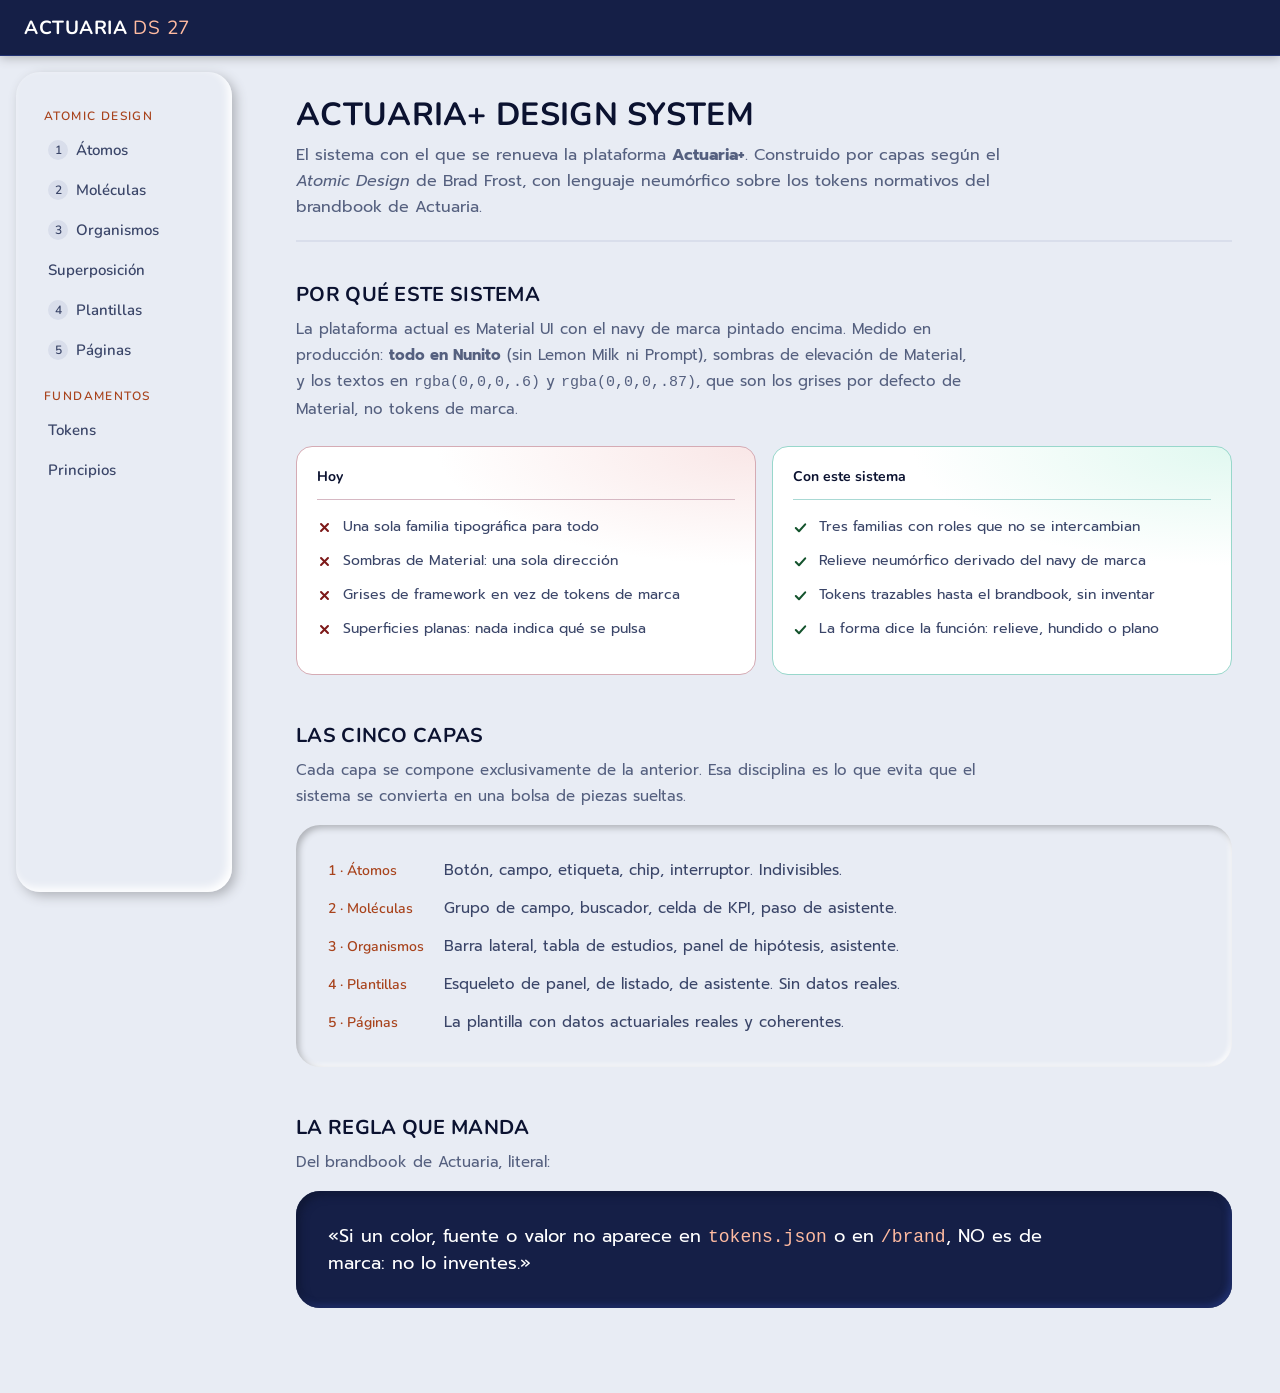
==== commit 9aaeb4bd: "feat(plantillas,paginas): capas 4 y 5 · Atomic Design completo ORDEN SEGUN FROST, CORREGIDO   La nav" ====
--- a/index.html
+++ b/index.html
@@ -10,11 +10,12 @@
 <link rel="stylesheet" href="css/00b-fuentes.css?v=eaa7ce03">
 <link rel="stylesheet" href="css/00-reset.css?v=e9a6c5a0">
 <link rel="stylesheet" href="css/01-tokens.css?v=84ef6902">
-<link rel="stylesheet" href="css/02-atomos.css?v=6fb95a93">
-<link rel="stylesheet" href="css/03-moleculas.css?v=2860e6f7">
-<link rel="stylesheet" href="css/04-organismos.css?v=824411ca">
+<link rel="stylesheet" href="css/02-atomos.css?v=e80fa22e">
+<link rel="stylesheet" href="css/03-moleculas.css?v=9980729d">
+<link rel="stylesheet" href="css/04-organismos.css?v=93d4a572">
 <link rel="stylesheet" href="css/05-superposicion.css?v=d73fe1c2">
-<link rel="stylesheet" href="css/90-escaparate.css?v=9f68a870">
+<link rel="stylesheet" href="css/06-plantillas.css?v=9026bb77">
+<link rel="stylesheet" href="css/90-escaparate.css?v=4bd764a8">
 </head>
 <body>
 <a class="sr-only" href="#principal">Saltar al contenido</a>
@@ -27,8 +28,9 @@
     <a class="esc-nav-link" href="pages/01-atomos.html" data-capa="1"><b>1</b> Átomos</a>
     <a class="esc-nav-link" href="pages/02-moleculas.html" data-capa="2"><b>2</b> Moléculas</a>
     <a class="esc-nav-link" href="pages/03-organismos.html" data-capa="3"><b>3</b> Organismos</a>
-    <a class="esc-nav-link" href="pages/04-superposicion.html" data-capa="4">Superposición</a>
-    <span class="esc-nav-link esc-nav-link--pendiente" aria-disabled="true" data-capa="5"><b>5</b> Páginas</span>
+    <a class="esc-nav-link" href="pages/04-superposicion.html">Superposición</a>
+    <a class="esc-nav-link" href="pages/05-plantillas.html" data-capa="4"><b>4</b> Plantillas</a>
+    <a class="esc-nav-link" href="pages/06-paginas.html" data-capa="5"><b>5</b> Páginas</a>
     <span class="esc-nav-tit">Fundamentos</span>
     <a class="esc-nav-link" href="pages/00-tokens.html">Tokens</a>
     <a class="esc-nav-link" href="pages/00-principios.html">Principios</a>
@@ -103,12 +105,21 @@
   
   
   
+  
+  
+  
+  
+  
+  
   </main>
 </div>
 <script src="js/numero.js?v=4f763e4c" defer></script>
 <script src="js/formulario.js?v=8c746630" defer></script>
 <script src="js/combo.js?v=57805803" defer></script>
 <script src="js/subida.js?v=0413ad23" defer></script>
+<script src="js/pestanas.js?v=460c6f4d" defer></script>
+<script src="js/calendario.js?v=a9e4e4fc" defer></script>
+<script src="js/avisos.js?v=7fdca0bb" defer></script>
 <script src="js/ds.js?v=c3c2bbb3"></script>
 <script src="js/superposicion.js?v=b81abd6e"></script>
 <script>
--- a/css/02-atomos.css
+++ b/css/02-atomos.css
@@ -627,6 +627,7 @@
 
 @media (pointer: coarse) {
   .a-numero { min-height: 44px; }
+  .a-numero .a-campo,
   .a-numero input { font-size: 16px; }
   /* Sin margen: con 3px por lado el boton se quedaba en 38 dentro de
      una caja de 44, y 44 es el minimo con el dedo. Al pegarlo al borde
@@ -772,9 +773,150 @@
 
 @media (pointer: coarse) {
   .a-grupo { min-height: 44px; }
+  /* Tiene que repetir .a-grupo .a-campo: la regla de arriba usa la
+     taquigrafia `font:`, que incluye el tamano, y su especificidad
+     (0,2,0) gana a `.a-grupo input` (0,1,1). Sin esto el campo se
+     queda en 14px y iOS hace zoom al enfocarlo. */
+  .a-grupo .a-campo,
   .a-grupo input { font-size: 16px; }
   .a-segmentado [role="radio"] { min-height: 44px; }
   .a-deslizador input[type="range"] { height: 28px; }
   .a-deslizador input[type="range"]::-webkit-slider-thumb { width: 26px; height: 26px; margin-top: -10px; }
   .a-deslizador input[type="range"]::-moz-range-thumb { width: 26px; height: 26px; }
 }
+
+/* ── Avatar · .a-avatar ───────────────────────────────────────────────
+   Iniciales sobre un relleno de la paleta. INFORMATIVO: plano, opaco y
+   sin cursor, salvo que sea el disparador de un menu — y entonces es un
+   boton y lleva relieve.
+
+   El naranja NO entra como relleno: con blanco da 3.64, que solo vale
+   para texto grande, y unas iniciales de 13px no lo son. Quedan navy
+   (15.92), azul (6.15) y claro con tinta oscura (13.64). */
+.a-avatar {
+  display: inline-grid; place-items: center;
+  width: 34px; height: 34px;
+  border-radius: var(--r-circle);
+  background: var(--p-navy);
+  color: var(--txt-inverso);
+  font: var(--t-ui-sm); font-weight: 700;
+  letter-spacing: .02em;
+  cursor: default; user-select: none;
+  overflow: hidden; flex: none;
+}
+.a-avatar img { width: 100%; height: 100%; object-fit: cover; }
+.a-avatar--azul  { background: var(--p-azul); }
+.a-avatar--claro { background: var(--p-light); color: var(--txt-fuerte); }
+.a-avatar--sm { width: 26px; height: 26px; font-size: 11px; }
+.a-avatar--lg { width: 46px; height: 46px; font-size: 16px; }
+
+/* Pila de avatares: el solape se hace con un borde del color de la
+   superficie, no con sombra, para que no se ensucie al amontonarse. */
+.a-avatares { display: inline-flex; }
+.a-avatares .a-avatar { margin-left: -10px; border: 2px solid var(--sup-elevada); }
+.a-avatares .a-avatar:first-child { margin-left: 0; }
+.a-avatares .a-resto {
+  margin-left: -10px; border: 2px solid var(--sup-elevada);
+  background: var(--sup-hundida); color: var(--txt-medio);
+}
+
+/* ── Punto de estado · .a-punto ───────────────────────────────────────
+   MEDIDO: sobre tarjeta blanca el verde da 2.21 y el ambar 1.69, por
+   debajo del 3:1 que WCAG 1.4.11 pide a un grafico pequeno. Dos
+   consecuencias, las dos obligatorias:
+
+     1. El punto lleva ARO oscuro, que le da un contorno visible sea
+        cual sea el relleno.
+     2. El punto NUNCA va solo. Siempre acompanado del texto que dice
+        el estado — si no, la informacion depende solo del color y eso
+        incumple WCAG 1.4.1.
+
+   Por eso el atomo es la pareja punto+texto, no el punto suelto: asi
+   no se puede usar mal por descuido. */
+.a-estado {
+  display: inline-flex; align-items: center; gap: var(--e-2);
+  font: var(--t-ui); color: var(--txt-medio);
+  cursor: default;
+}
+.a-estado .a-punto {
+  width: 9px; height: 9px; flex: none;
+  border-radius: var(--r-circle);
+  border: 1px solid var(--txt-medio);
+  background: var(--txt-debil);
+}
+.a-estado--ok    .a-punto { background: var(--p-success-500); }
+.a-estado--aviso .a-punto { background: var(--p-warning-500); }
+.a-estado--error .a-punto { background: var(--p-danger-700); }
+.a-estado--curso .a-punto { background: var(--p-info-500); }
+
+/* ── Valoración · .a-valoracion ───────────────────────────────────────
+   Marca de calidad de un dato, no una opinion. Por defecto es de SOLO
+   LECTURA: plana, sin cursor y con la cifra escrita al lado, porque
+   contar estrellas a ojo es mas lento que leer un numero.
+
+   La variante editable convierte cada paso en un radio de verdad,
+   dentro de un radiogroup con una sola parada de tabulador. */
+.a-valoracion { display: inline-flex; align-items: center; gap: var(--e-2); cursor: default; }
+.a-valoracion .marca { color: var(--p-light); }
+.a-valoracion .marca--llena { color: var(--p-warning-700); }
+.a-valoracion .cifra {
+  margin-left: var(--e-1);
+  font: var(--t-ui-sm); color: var(--txt-medio);
+  font-variant-numeric: tabular-nums;
+}
+.a-valoracion--editable { gap: 0; }
+.a-valoracion--editable [role="radio"] {
+  display: grid; place-items: center;
+  width: 32px; height: 32px;
+  border: 0; border-radius: var(--r-circle);
+  background: transparent; box-shadow: none;
+  color: var(--p-light); cursor: pointer;
+}
+.a-valoracion--editable [role="radio"][data-llena="si"] { color: var(--p-warning-700); }
+.a-valoracion--editable [role="radio"]:focus-visible { outline: 2px solid var(--p-azul); outline-offset: 2px; }
+
+@media (pointer: coarse) {
+  .a-valoracion--editable [role="radio"] { width: 44px; height: 44px; }
+}
+
+/* ── Separador · .a-separador ─────────────────────────────────────────
+   Un filete de 1px, no una franja. Y la decision que casi nunca se
+   toma: si el separador SOLO decora, lleva aria-hidden y desaparece
+   del arbol de accesibilidad; si de verdad separa dos grupos con
+   sentido distinto, es un <hr> o role="separator" y se anuncia.
+   Poner role="separator" a todas las rayas de una pantalla llena el
+   lector de «separador, separador, separador». */
+.a-separador {
+  border: 0; height: 1px; margin: 0;
+  background: var(--p-light);
+}
+.a-separador--vert {
+  width: 1px; height: auto; align-self: stretch;
+  min-height: 20px;
+}
+/* Con rotulo: la raya se parte y el texto va en medio. */
+.a-separador-rotulo {
+  display: flex; align-items: center; gap: var(--e-3);
+  font: var(--t-ui-sm); font-weight: 700;
+  color: var(--txt-debil); text-transform: uppercase;
+  letter-spacing: .06em;
+}
+.a-separador-rotulo::before, .a-separador-rotulo::after {
+  content: ""; flex: 1; height: 1px; background: var(--p-light);
+}
+
+/* ── Hueco de composición · .a-hueco ──────────────────────────────────
+   Marca donde una plantilla espera contenido. NO es parte del producto:
+   solo vive en la documentacion y en las maquetas, para que se vea la
+   estructura sin inventar contenido falso que luego alguien copia.
+   Por eso es deliberadamente feo: nadie lo confunde con algo acabado. */
+.a-hueco {
+  display: grid; place-items: center;
+  min-height: 56px; padding: var(--e-3);
+  border: 1px dashed var(--txt-debil);
+  border-radius: var(--r-md);
+  background: var(--sup-hundida);
+  font: var(--t-ui-sm); color: var(--txt-debil);
+  text-align: center;
+}
+.a-hueco--alto { min-height: 140px; }
--- a/css/03-moleculas.css
+++ b/css/03-moleculas.css
@@ -430,3 +430,264 @@
 @media (pointer: coarse) {
   .m-combo__opcion { min-height: 44px; }
 }
+
+/* ── Pestañas · .m-pestanas ───────────────────────────────────────────
+   Mismo lenguaje que el segmentado, porque es el mismo gesto: elegir
+   una de varias. Inactiva SOBRESALE (se puede pulsar), activa HUNDIDA
+   (ya se pulso). Una sola parada de tabulador y flechas para recorrer.
+
+   ACTIVACION AUTOMATICA O MANUAL. Por defecto, mover el foco cambia de
+   panel: es lo mas rapido cuando el contenido ya esta en el DOM. Pero
+   si cambiar de pestana dispara un recalculo, la automatica lanza uno
+   por cada flecha que el usuario pulsa de paso. Para eso esta
+   data-activacion="manual": la flecha mueve el foco y Enter activa. */
+.m-pestanas__lista {
+  display: inline-flex; gap: 3px; padding: 3px;
+  border-radius: var(--r-pill);
+  background: var(--sup-hundida);
+  box-shadow: var(--n-in-sm);
+}
+.m-pestanas__tab {
+  min-height: 32px; padding: 0 var(--e-4);
+  border: 0; border-radius: var(--r-pill);
+  background: var(--sup-app);
+  box-shadow: var(--n-xs);
+  font: var(--t-ui); color: var(--txt-medio);
+  cursor: pointer; white-space: nowrap;
+  transition: box-shadow var(--mov-rapido), color var(--mov-rapido);
+}
+.m-pestanas__tab:hover { box-shadow: var(--n-sm); color: var(--txt-fuerte); }
+.m-pestanas__tab[aria-selected="true"] {
+  box-shadow: var(--n-in-sm);
+  color: var(--txt-fuerte); font-weight: 700;
+}
+.m-pestanas__tab:focus-visible { outline: 2px solid var(--p-azul); outline-offset: 2px; }
+.m-pestanas__panel {
+  margin-top: var(--e-4); padding: var(--e-5);
+  /* La medida de linea tambien manda dentro del panel. Sin esto el
+     parrafo se estira a lo ancho del contenedor y pasa de 80. */
+  font: var(--t-cuerpo); font-size: 14px; line-height: 22px;
+  color: var(--txt-medio);
+  background: var(--sup-elevada);
+  border: 1px solid var(--p-light);
+  border-radius: var(--r-md);
+}
+.m-pestanas__panel > * { max-width: 68ch; }
+.m-pestanas__panel[hidden] { display: none; }
+.m-pestanas__panel:focus-visible { outline: 2px solid var(--p-azul); outline-offset: 2px; }
+
+/* ── Acordeón · .m-acordeon ───────────────────────────────────────────
+   <details> nativo: trae teclado, estado y, con el atributo `name`,
+   el comportamiento exclusivo SIN una linea de JavaScript. Reescribirlo
+   a mano es de donde salen los acordeones que no se abren con Enter.
+
+   La cabecera se pulsa siempre —tambien para cerrar— asi que tiene
+   relieve en reposo y queda HUNDIDA mientras esta abierta, que es su
+   estado activo. El panel es superficie: plano. */
+.m-acordeon { display: grid; gap: var(--e-2); }
+.m-acordeon details {
+  border-radius: var(--r-md);
+  background: var(--sup-app);
+}
+.m-acordeon summary {
+  display: flex; align-items: center; gap: var(--e-3);
+  min-height: 44px; padding: 0 var(--e-4);
+  border-radius: var(--r-md);
+  background: var(--sup-app);
+  box-shadow: var(--n-sm);
+  font: var(--t-ui); color: var(--txt-fuerte);
+  cursor: pointer; list-style: none;
+  transition: box-shadow var(--mov-rapido);
+}
+.m-acordeon summary::-webkit-details-marker { display: none; }
+.m-acordeon summary:hover { box-shadow: var(--n-md); }
+.m-acordeon details[open] > summary { box-shadow: var(--n-in-sm); }
+.m-acordeon summary:focus-visible { outline: 2px solid var(--p-azul); outline-offset: 2px; }
+.m-acordeon .flecha {
+  margin-left: auto; flex: none;
+  color: var(--txt-debil);
+  transition: transform var(--mov-rapido);
+}
+.m-acordeon details[open] > summary .flecha { transform: rotate(180deg); }
+.m-acordeon__cuerpo {
+  padding: var(--e-4);
+  font: var(--t-cuerpo); font-size: 14px; line-height: 22px;
+  color: var(--txt-medio);
+  max-width: 68ch;
+}
+.m-acordeon .pastilla {
+  margin-left: var(--e-2);
+  font: var(--t-ui-sm); color: var(--txt-debil);
+  font-variant-numeric: tabular-nums;
+}
+@media (prefers-reduced-motion: reduce) {
+  .m-acordeon .flecha { transition: none; }
+}
+@media (pointer: coarse) {
+  .m-pestanas__tab { min-height: 44px; }
+}
+
+/* ── Lista de resumen · .m-resumen ────────────────────────────────────
+   Pares etiqueta/valor de un objeto. Va en <dl>, que es lo que el HTML
+   tiene para esto: un lector de pantalla anuncia «Tasa técnica, 2,75 %»
+   como una pareja. Con <div> y dos <span> anuncia dos textos sueltos y
+   el usuario tiene que adivinar cual va con cual.
+
+   Las cifras en columna derecha y tabulares, para comparar de un
+   vistazo sin leer digito a digito. */
+.m-resumen {
+  display: grid;
+  grid-template-columns: minmax(0, auto) minmax(0, 1fr);
+  gap: var(--e-3) var(--e-5);
+  margin: 0;
+}
+.m-resumen dt {
+  font: var(--t-ui); color: var(--txt-debil);
+  white-space: nowrap;
+}
+.m-resumen dd {
+  margin: 0;
+  font: var(--t-ui); color: var(--txt-fuerte);
+  overflow-wrap: anywhere;
+}
+.m-resumen--cifras dd {
+  text-align: right;
+  font-variant-numeric: tabular-nums;
+}
+.m-resumen .matiz { display: block; font: var(--t-ui-sm); color: var(--txt-debil); }
+/* Separador entre filas: filete, no franja. */
+.m-resumen--rayado dt, .m-resumen--rayado dd {
+  padding-bottom: var(--e-3);
+  border-bottom: 1px solid var(--p-light);
+}
+.m-resumen--rayado dt:last-of-type, .m-resumen--rayado dd:last-of-type { border-bottom: 0; }
+
+/* ── Bloque de texto · .m-texto ───────────────────────────────────────
+   Prosa larga: notas metodologicas, descripciones, avisos legales. Lo
+   unico que hace es imponer la MEDIDA DE LINEA y el ritmo vertical.
+
+   68 caracteres no es un gusto: por encima de ~80 el ojo pierde el
+   salto de linea y relee la misma. Es la regla que mas se incumple
+   cuando un parrafo se mete en un contenedor ancho. */
+.m-texto {
+  max-width: 68ch;
+  font: var(--t-cuerpo); font-size: 15px; line-height: 24px;
+  color: var(--txt-medio);
+}
+.m-texto > * + * { margin-top: var(--e-4); }
+.m-texto h3 { font: var(--t-ui); font-weight: 700; color: var(--txt-fuerte); }
+.m-texto strong { color: var(--txt-fuerte); }
+.m-texto ul, .m-texto ol { padding-left: var(--e-5); }
+.m-texto li + li { margin-top: var(--e-2); }
+.m-texto code {
+  padding: 1px 5px; border-radius: var(--r-sm);
+  background: var(--sup-hundida); font-size: 13px;
+}
+
+/* ── Calendario · .m-cal ──────────────────────────────────────────────
+   EXCEPCION DECLARADA a la ley de relieve. En una rejilla donde las 42
+   celdas son cliqueables por convencion, darles relieve a todas no
+   senala nada: una senal necesita fondo SIN senal para destacar. Aqui
+   la superficie con relieve es la rejilla; la celda se declara con el
+   cursor, el hover y el foco.
+
+   Se marca con data-superficie="rejilla" para que sea una decision
+   explicita, y qa.js exige a cambio que cada celda tenga cursor de
+   mano (comprobacion 6c).
+
+   Lo que SI sigue la ley: el dia elegido queda HUNDIDO, porque es el
+   estado activo, igual que en el segmentado y las pestanas. */
+/* Fila campo + calendario: el calendario es inline-block y, suelto
+   junto a un bloque, se le monta encima. Necesita un contenedor que
+   los ponga en fila de verdad. */
+.m-cal-fila {
+  display: flex; flex-wrap: wrap; align-items: flex-start;
+  gap: var(--e-5);
+}
+.m-cal-fila > .m-campo { width: 220px; flex: none; }
+
+.m-cal {
+  display: inline-block; padding: var(--e-4);
+  border-radius: var(--r-lg);
+  background: var(--sup-app);
+  box-shadow: var(--n-md);
+}
+.m-cal__barra {
+  display: flex; align-items: center; justify-content: space-between;
+  gap: var(--e-3); margin-bottom: var(--e-4);
+}
+.m-cal__mes {
+  font: var(--t-ui); font-weight: 700; color: var(--txt-fuerte);
+}
+/* capitalize pone mayuscula en CADA palabra y deja «Diciembre De 2026».
+   En espanol la preposicion va en minuscula, asi que solo se toca la
+   primera letra. */
+.m-cal__mes::first-letter { text-transform: uppercase; }
+.m-cal__nav {
+  display: grid; place-items: center;
+  width: 32px; height: 32px; flex: none;
+  border: 0; border-radius: var(--r-circle);
+  background: var(--sup-app);
+  box-shadow: var(--n-xs);
+  color: var(--txt-medio); cursor: pointer;
+  transition: box-shadow var(--mov-rapido);
+}
+.m-cal__nav:hover { box-shadow: var(--n-sm); color: var(--txt-fuerte); }
+.m-cal__nav:active { box-shadow: var(--n-in-sm); }
+.m-cal__nav:focus-visible { outline: 2px solid var(--p-azul); outline-offset: 2px; }
+
+.m-cal__cabecera, .m-cal__rejilla {
+  display: grid; grid-template-columns: repeat(7, 36px); gap: 2px;
+}
+.m-cal__cabecera { margin-bottom: var(--e-2); }
+.m-cal__cabecera span {
+  display: grid; place-items: center; height: 24px;
+  font: var(--t-ui-sm); font-weight: 700; color: var(--txt-debil);
+}
+.m-cal__dia {
+  display: grid; place-items: center;
+  height: 34px;
+  border: 0; border-radius: var(--r-md);
+  background: transparent; box-shadow: none;
+  font: var(--t-ui); color: var(--txt-fuerte);
+  font-variant-numeric: tabular-nums;
+  cursor: pointer;
+  transition: background var(--mov-rapido), box-shadow var(--mov-rapido);
+}
+.m-cal__dia:hover { background: var(--p-light); }
+.m-cal__dia:focus-visible { outline: 2px solid var(--p-azul); outline-offset: 1px; }
+/* Fuera del mes: sigue siendo cliqueable, solo que apagado. */
+.m-cal__dia[data-otro-mes="si"] { color: var(--txt-debil); opacity: .55; }
+/* Hoy: aro, no relleno — el relleno es para el dia ELEGIDO y los dos a
+   la vez se confundirian. */
+.m-cal__dia[aria-current="date"] {
+  box-shadow: inset 0 0 0 1.5px var(--p-azul);
+  font-weight: 700;
+}
+/* Elegido: hundido y opaco, como manda la ley para el estado activo. */
+.m-cal__dia[aria-selected="true"] {
+  background: var(--p-navy);
+  color: var(--txt-inverso);
+  box-shadow: var(--n-in-sm);
+  font-weight: 700;
+}
+.m-cal__dia[aria-selected="true"][aria-current="date"] {
+  box-shadow: inset 0 0 0 1.5px var(--p-naranja-soft);
+}
+.m-cal__dia[aria-disabled="true"] {
+  opacity: .35; cursor: not-allowed;
+  background: transparent; box-shadow: none;
+}
+.m-cal__pie {
+  margin-top: var(--e-3); padding-top: var(--e-3);
+  border-top: 1px solid var(--p-light);
+  font: var(--t-ui-sm); color: var(--txt-debil);
+}
+@media (pointer: coarse) {
+  .m-cal__cabecera, .m-cal__rejilla { grid-template-columns: repeat(7, 44px); }
+  .m-cal__dia { height: 44px; }
+  .m-cal__nav { width: 44px; height: 44px; }
+}
+@media (prefers-reduced-motion: reduce) {
+  .m-cal__dia, .m-cal__nav { transition: none; }
+}
--- a/css/04-organismos.css
+++ b/css/04-organismos.css
@@ -200,3 +200,140 @@
   background: color-mix(in srgb, #ffffff 18%, var(--p-navy));
   color: #fff;
 }
+
+/* ── Barra de navegación · .o-navegacion ──────────────────────────────
+   MEDIDA en actuaria.com, no inventada. La barra de produccion es una
+   CAPSULA DE CRISTAL: .navbar-logo-left-container.shadow-three, fondo
+   #f5f6fa, radio 67px, sombra rgba(47,47,47,.16) 4px 4px 12px MAS un
+   inset blanco de -4px -4px 8px. Ese inset es lo que da el efecto
+   cristal; sin el es una caja gris cualquiera.
+
+   Y los enlaces van en TEXTO PLANO (.link_navbar, 600 15px, #151f47).
+   La pildora se reserva a los CTA. Darle relieve a cada enlace de la
+   barra fue justo el error que el equipo senalo: «asi no la tenemos,
+   son glass». */
+.o-navegacion {
+  display: flex; align-items: center; gap: var(--e-5);
+  padding: var(--e-3) var(--e-5);
+  border-radius: 67px;
+  /* --n-vidrio ES el cristal medido: 4px 4px 12px oscura + inset
+     -4px -4px 8px clara. Es el token que ya existe; inventarme un
+     --n-cristal habria duplicado el mismo valor con otro nombre. */
+  background: var(--sup-app);
+  box-shadow: var(--n-vidrio);
+}
+.o-navegacion__marca {
+  display: flex; align-items: center; gap: var(--e-3);
+  font: var(--t-h3); font-size: 17px;
+  color: var(--p-navy); text-decoration: none;
+  letter-spacing: .04em; flex: none;
+}
+.o-navegacion__enlaces {
+  display: flex; align-items: center; gap: var(--e-5);
+  margin-left: var(--e-4);
+}
+.o-navegacion__enlace {
+  font: var(--t-ui); font-weight: 600;
+  color: var(--p-navy); text-decoration: none;
+  padding: var(--e-2) 0;
+  border-bottom: 2px solid transparent;
+}
+.o-navegacion__enlace:hover { border-bottom-color: var(--p-naranja); }
+/* El sitio actual se marca con el filete, no con relieve: sigue siendo
+   un enlace, no un boton. */
+.o-navegacion__enlace[aria-current="page"] {
+  border-bottom-color: var(--p-naranja);
+  font-weight: 700;
+}
+.o-navegacion__enlace:focus-visible { outline: 2px solid var(--p-azul); outline-offset: 3px; }
+.o-navegacion__final { display: flex; align-items: center; gap: var(--e-3); margin-left: auto; }
+.o-navegacion__cta {
+  display: inline-flex; align-items: center;
+  min-height: 38px; padding: 0 var(--e-5);
+  border-radius: 64px;
+  background: var(--p-navy); color: var(--txt-inverso);
+  font: var(--t-ui); font-weight: 700;
+  text-decoration: none; white-space: nowrap;
+  box-shadow: var(--n-dark);
+}
+.o-navegacion__cta:hover { box-shadow: var(--n-dark); filter: brightness(1.12); }
+.o-navegacion__cta:focus-visible { outline: 2px solid var(--p-azul); outline-offset: 3px; }
+
+/* ── Pie · .o-pie ─────────────────────────────────────────────────────
+   Cierra la pagina y guarda lo que no cabe en la navegacion: aviso
+   legal, version, contacto. Superficie PLANA: no se pulsa el pie, se
+   pulsan los enlaces de dentro. */
+.o-pie {
+  display: flex; flex-wrap: wrap; align-items: center;
+  gap: var(--e-4) var(--e-6);
+  padding: var(--e-5) var(--e-6);
+  border-top: 1px solid var(--p-light);
+  font: var(--t-ui-sm); color: var(--txt-debil);
+}
+.o-pie__grupo { display: flex; flex-wrap: wrap; align-items: center; gap: var(--e-4); }
+.o-pie__grupo--final { margin-left: auto; }
+/* Los enlaces del pie NO son prosa: son navegacion suelta en una fila
+   flex, asi que la excepcion de WCAG 2.5.8 para enlaces dentro de una
+   frase no les aplica. Necesitan area propia de 24px. */
+.o-pie a {
+  display: inline-flex; align-items: center; min-height: 24px;
+  color: var(--txt-enlace); text-decoration: underline; text-underline-offset: 3px;
+}
+.o-pie a:hover { color: var(--p-navy); }
+
+/* ── Aviso global · .o-aviso ──────────────────────────────────────────
+   Distinto de .m-alerta: la alerta vive EN el flujo, junto a lo que
+   explica; el aviso global aparece por encima y es pasajero.
+
+   DOS REGLAS QUE NO SON NEGOCIABLES:
+
+   1. El papel ARIA depende de la gravedad. Un error usa role="alert",
+      que interrumpe al lector de pantalla. Una confirmacion usa
+      role="status", que espera a que termine la frase en curso. Poner
+      role="alert" a todo convierte cada «guardado» en una
+      interrupcion.
+
+   2. SOLO se desvanece solo si es una confirmacion sin accion. Si hay
+      un boton dentro, o es un error, se queda hasta que el usuario lo
+      cierre: WCAG 2.2.1 exige poder ampliar o desactivar un limite de
+      tiempo, y nadie lee «no se pudo guardar» en cuatro segundos. */
+.o-avisos {
+  position: fixed; z-index: var(--z-capa);
+  top: var(--e-5); left: 50%; transform: translateX(-50%);
+  display: grid; gap: var(--e-3);
+  width: min(560px, calc(100vw - 32px));
+}
+.o-aviso {
+  display: flex; align-items: flex-start; gap: var(--e-3);
+  padding: var(--e-4);
+  border-radius: var(--r-md);
+  border-left: 3px solid var(--p-info-500);
+  background: var(--sup-elevada);
+  box-shadow: var(--n-md);
+  font: var(--t-ui); color: var(--txt-medio);
+}
+.o-aviso__texto { flex: 1; min-width: 0; }
+.o-aviso__titulo { display: block; font-weight: 700; color: var(--txt-fuerte); }
+.o-aviso--ok    { border-left-color: var(--p-success-700); }
+.o-aviso--aviso { border-left-color: var(--p-warning-700); }
+.o-aviso--error { border-left-color: var(--p-danger-700); }
+.o-aviso__cerrar {
+  flex: none; display: grid; place-items: center;
+  width: 28px; height: 28px;
+  border: 0; border-radius: var(--r-circle);
+  background: var(--sup-app); box-shadow: var(--n-xs);
+  color: var(--txt-medio); cursor: pointer;
+}
+.o-aviso__cerrar:hover { box-shadow: var(--n-sm); }
+.o-aviso__cerrar:focus-visible { outline: 2px solid var(--p-azul); outline-offset: 2px; }
+@media (pointer: coarse) { .o-aviso__cerrar { width: 44px; height: 44px; } }
+
+/* Con el dedo, los enlaces de la barra necesitan area propia: son
+   navegacion suelta, no prosa, asi que la excepcion inline de WCAG
+   2.5.8 no les vale. */
+@media (pointer: coarse) {
+  .o-navegacion__enlace { min-height: 44px; display: inline-flex; align-items: center; }
+  .o-navegacion__marca  { min-height: 44px; }
+  .o-navegacion__cta    { min-height: 44px; }
+  .o-pie a              { min-height: 44px; }
+}
--- a/css/06-plantillas.css
+++ b/css/06-plantillas.css
@@ -0,0 +1,115 @@
+/* ═══ 4 · PLANTILLAS ═══════════════════════════════════════════════════
+   Frost: «Templates are page-level objects that place components into a
+   layout and articulate the design's underlying content structure.»
+
+   Las dos mitades de esa frase importan igual:
+
+     COLOCAN COMPONENTES EN UNA DISPOSICION  -> la rejilla de abajo.
+     ARTICULAN LA ESTRUCTURA DEL CONTENIDO   -> la tabla de requisitos
+                                                que acompana a cada una.
+
+   Una plantilla NO lleva contenido real. Lleva huecos declarados, y
+   cada hueco dice que admite: cuantos caracteres, cuantas filas, que
+   pasa cuando no hay ninguna. Rellenarla de lorem ipsum oculta justo
+   lo que tiene que revelar — que el titular de 90 caracteres rompe la
+   cabecera.
+   ════════════════════════════════════════════════════════════════════ */
+
+.t-pagina {
+  display: grid;
+  gap: var(--e-4);
+  padding: var(--e-4);
+  border-radius: var(--r-lg);
+  background: var(--sup-app);
+  box-shadow: var(--n-in-sm);
+}
+.t-pagina__barra { grid-column: 1 / -1; }
+.t-pagina__cabecera { grid-column: 1 / -1; }
+.t-pagina__pie { grid-column: 1 / -1; }
+
+/* T1 · LISTADO. Una columna: filtros arriba, tabla debajo, paginacion
+   al final. Lo que mas se repite en la plataforma. */
+.t-listado { grid-template-columns: 1fr; }
+
+/* T2 · ASISTENTE. Dos columnas: los pasos a la izquierda fijos, el
+   formulario a la derecha. Los pasos no se desplazan con el contenido
+   porque son el mapa: si desaparecen, el usuario pierde la referencia
+   de cuanto le queda. */
+.t-asistente { grid-template-columns: 240px minmax(0, 1fr); }
+
+/* T3 · DETALLE. Contenido principal y una columna de apoyo. El apoyo
+   va a la DERECHA: en lectura de izquierda a derecha, lo primero que
+   se encuentra debe ser el contenido, no el margen. */
+.t-detalle { grid-template-columns: minmax(0, 1fr) 280px; }
+
+@media (max-width: 900px) {
+  .t-asistente, .t-detalle { grid-template-columns: 1fr; }
+}
+
+/* Requisitos de contenido. La parte de Frost que casi siempre se
+   omite y la que evita que la pagina rompa la plantilla. */
+.t-req { width: 100%; border-collapse: collapse; margin-top: var(--e-4); }
+.t-req caption {
+  text-align: left; padding-bottom: var(--e-3);
+  font: var(--t-ui); font-weight: 700; color: var(--txt-fuerte);
+}
+.t-req th, .t-req td {
+  padding: var(--e-3);
+  text-align: left; vertical-align: top;
+  border-bottom: 1px solid var(--p-light);
+  font: var(--t-ui-sm); color: var(--txt-medio);
+}
+.t-req th { font-weight: 700; color: var(--txt-fuerte); white-space: nowrap; }
+.t-req tbody th { font-weight: 600; }
+.t-req td:last-child { color: var(--txt-debil); }
+
+/* ═══ 5 · PAGINAS ══════════════════════════════════════════════════════
+   Frost: «Pages are specific instances of templates that show what a UI
+   looks like with real representative content in place.»
+
+   REPRESENTATIVE es la palabra. Una pagina con el caso comodo no prueba
+   nada: el titular de 20 caracteres cabe siempre. Lo que revela si la
+   plantilla aguanta es el nombre de cliente de 94 caracteres, el
+   listado sin resultados y la cifra negativa.
+
+   Cada pagina de aqui lleva su propia variante dificil al lado.
+   ════════════════════════════════════════════════════════════════════ */
+
+.pg {
+  border-radius: var(--r-lg);
+  background: var(--sup-app);
+  box-shadow: var(--n-in-sm);
+  overflow: hidden;
+}
+.pg__lienzo { padding: var(--e-5); display: grid; gap: var(--e-5); }
+.pg__fila { display: flex; align-items: center; gap: var(--e-4); flex-wrap: wrap; }
+.pg__fila--fin { justify-content: space-between; }
+.pg__titulo { font: var(--t-h2); color: var(--txt-fuerte); margin: 0; }
+.pg__ruta { font: var(--t-ui-sm); color: var(--txt-debil); }
+.pg__ruta a { color: var(--txt-enlace); }
+.pg__acciones { display: flex; align-items: center; gap: var(--e-3); margin-left: auto; }
+.pg__cuerpo { display: grid; gap: var(--e-5); }
+.pg__cuerpo--detalle { grid-template-columns: minmax(0,1fr) 280px; align-items: start; }
+.pg__apoyo {
+  padding: var(--e-4);
+  border-radius: var(--r-md);
+  background: var(--sup-elevada);
+  border: 1px solid var(--p-light);
+}
+.pg__apoyo h3 { font: var(--t-ui); font-weight: 700; color: var(--txt-fuerte); margin: 0 0 var(--e-3); }
+@media (max-width: 900px) { .pg__cuerpo--detalle { grid-template-columns: 1fr; } }
+
+/* La variante dificil se marca, para que no se lea como un caso mas. */
+.pg-dificil {
+  margin-top: var(--e-4);
+  padding: var(--e-4);
+  border-radius: var(--r-md);
+  border: 1px solid var(--p-warning-700);
+  background: var(--sup-elevada);
+}
+.pg-dificil > h3 {
+  display: flex; align-items: center; gap: var(--e-2);
+  margin: 0 0 var(--e-3);
+  font: var(--t-ui); font-weight: 700; color: var(--txt-fuerte);
+}
+.pg-dificil__que { font: var(--t-ui-sm); color: var(--txt-medio); margin: 0 0 var(--e-4); max-width: 68ch; }
--- a/css/90-escaparate.css
+++ b/css/90-escaparate.css
@@ -10,7 +10,10 @@
   background: var(--p-navy); color: var(--txt-inverso);
 }
 .esc-marca {
-  display: inline-flex; align-items: center; min-height: 44px; font: 700 19px/1 var(--ff-display); letter-spacing: .5px; color: var(--txt-inverso); text-decoration: none; }
+  /* gap, no un espacio en el HTML: inline-flex convierte «ACTUARIA » y
+     el <span> en dos items y se come el blanco de en medio, que es por
+     lo que el rotulo salia «ACTUARIADS 27» en todas las paginas. */
+  display: inline-flex; align-items: center; gap: .34em; min-height: 44px; font: 700 19px/1 var(--ff-display); letter-spacing: .5px; color: var(--txt-inverso); text-decoration: none; }
 .esc-marca span { color: var(--p-naranja-soft); font-weight: 400; letter-spacing: .04em; }
 .esc-version { font: var(--t-ui-sm); color: var(--p-naranja-soft); }
 
